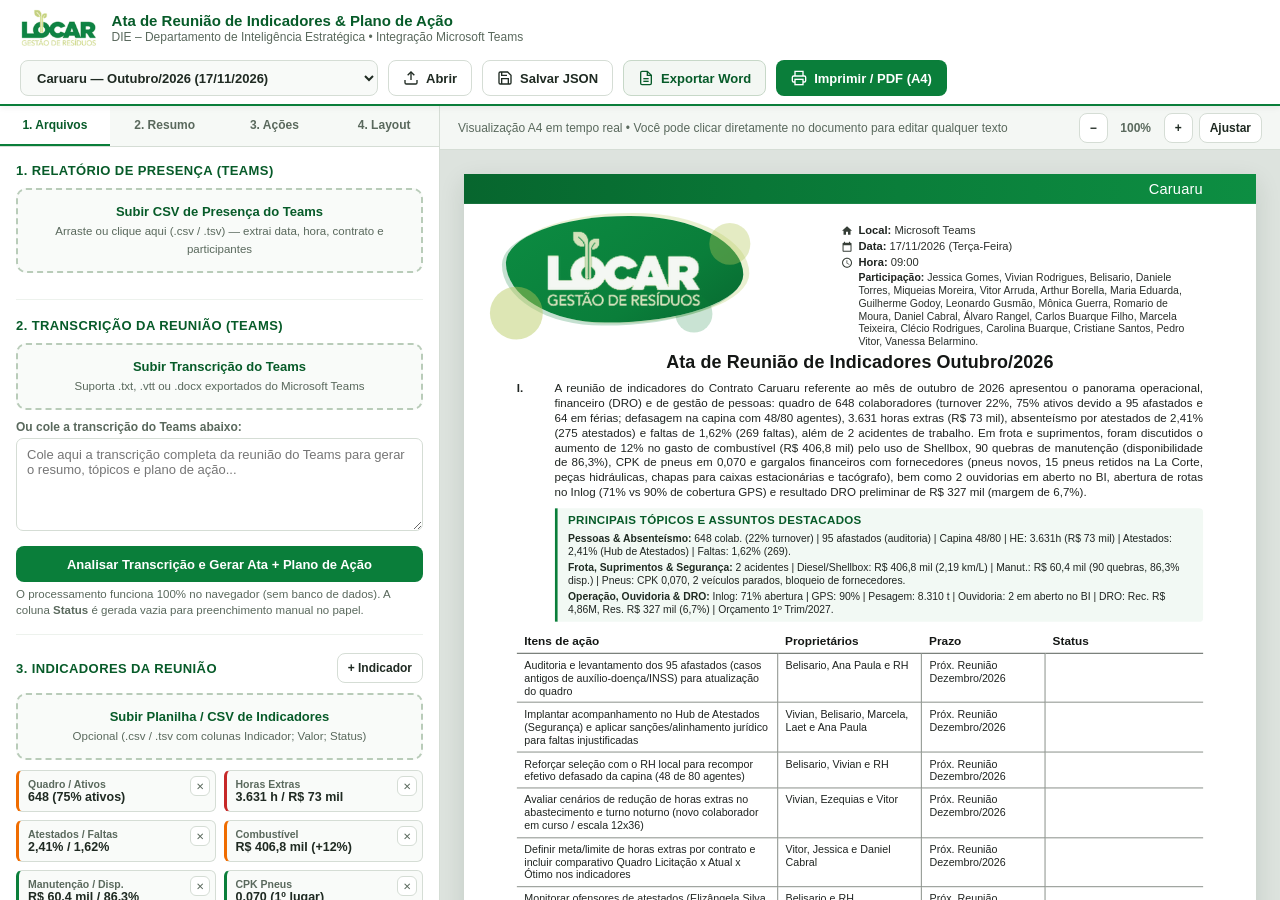
==== index.html @ 28e110ce "first commit" ====
<!DOCTYPE html>
<html lang="pt-BR">
<head>
  <meta charset="UTF-8" />
  <meta name="viewport" content="width=device-width, initial-scale=1.0" />
  <title>LOCAR — Gerador de Ata de Indicadores &amp; Plano de Ação (Microsoft Teams)</title>
  <link rel="icon" type="image/png" href="assets/logo-locar.png" />
  <link rel="stylesheet" href="css/styles.css" />
</head>
<body>
  <!-- Barra Superior Institucional -->
  <header class="topbar">
    <div class="topbar-brand">
      <img id="topbarLogo" src="assets/logo-locar.png" alt="LOCAR Gestão de Resíduos" class="topbar-logo" />
      <div class="topbar-title-group">
        <span class="topbar-title">Ata de Reunião de Indicadores &amp; Plano de Ação</span>
        <span class="topbar-subtitle">DIE – Departamento de Inteligência Estratégica • Integração Microsoft Teams</span>
      </div>
    </div>

    <div class="topbar-actions">
      <select id="selPreset" class="preset-select" title="Selecionar reunião carregada"></select>

      <button type="button" id="btnImportJson" class="btn btn-outline" title="Abrir arquivo JSON salvo">
        <svg viewBox="0 0 24 24" fill="none" stroke="currentColor" stroke-width="2"><path d="M21 15v4a2 2 0 0 1-2 2H5a2 2 0 0 1-2-2v-4"/><polyline points="17 8 12 3 7 8"/><line x1="12" y1="3" x2="12" y2="15"/></svg>
        Abrir
      </button>
      <input type="file" id="inpImportJson" accept=".json" hidden />

      <button type="button" id="btnExportJson" class="btn btn-outline" title="Salvar rascunho da ata em JSON">
        <svg viewBox="0 0 24 24" fill="none" stroke="currentColor" stroke-width="2"><path d="M19 21H5a2 2 0 0 1-2-2V5a2 2 0 0 1 2-2h11l5 5v11a2 2 0 0 1-2 2z"/><polyline points="17 21 17 13 7 13 7 21"/><polyline points="7 3 7 8 15 8"/></svg>
        Salvar JSON
      </button>

      <button type="button" id="btnExportWord" class="btn btn-secondary" title="Baixar ata editável em Word (.doc)">
        <svg viewBox="0 0 24 24" fill="none" stroke="currentColor" stroke-width="2"><path d="M14 2H6a2 2 0 0 0-2 2v16a2 2 0 0 0 2 2h12a2 2 0 0 0 2-2V8z"/><polyline points="14 2 14 8 20 8"/><line x1="16" y1="13" x2="8" y2="13"/><line x1="16" y1="17" x2="8" y2="17"/></svg>
        Exportar Word
      </button>

      <button type="button" id="btnPrintPdf" class="btn btn-primary" title="Imprimir ou Salvar em PDF (Formato A4)">
        <svg viewBox="0 0 24 24" fill="none" stroke="currentColor" stroke-width="2"><polyline points="6 9 6 2 18 2 18 9"/><path d="M6 18H4a2 2 0 0 1-2-2v-5a2 2 0 0 1 2-2h16a2 2 0 0 1 2 2v5a2 2 0 0 1-2 2h-2"/><rect x="6" y="14" width="12" height="8"/></svg>
        Imprimir / PDF (A4)
      </button>
    </div>
  </header>

  <main class="workspace">
    <!-- Painel Esquerdo: Upload, Análise e Edição -->
    <aside class="editor-panel">
      <nav class="tabs" aria-label="Etapas de geração">
        <button type="button" class="tab-btn active" data-tab="tab-files">1. Arquivos</button>
        <button type="button" class="tab-btn" data-tab="tab-header">2. Resumo</button>
        <button type="button" class="tab-btn" data-tab="tab-actions">3. Ações</button>
        <button type="button" class="tab-btn" data-tab="tab-layout">4. Layout</button>
      </nav>

      <!-- Aba 1: Arquivos do Teams & Indicadores -->
      <section id="tab-files" class="tab-content active">
        <div class="panel-section">
          <h3 class="section-title">1. Relatório de Presença (Teams)</h3>
          <div id="dropAttendance" class="dropzone">
            <strong>Subir CSV de Presença do Teams</strong>
            <span>Arraste ou clique aqui (.csv / .tsv) — extrai data, hora, contrato e participantes</span>
            <input type="file" id="fileAttendance" accept=".csv,.tsv,.txt" hidden />
          </div>
          <div id="attendanceStatus" class="file-status"></div>
        </div>

        <div class="panel-section">
          <h3 class="section-title">2. Transcrição da Reunião (Teams)</h3>
          <div id="dropTranscript" class="dropzone">
            <strong>Subir Transcrição do Teams</strong>
            <span>Suporta .txt, .vtt ou .docx exportados do Microsoft Teams</span>
            <input type="file" id="fileTranscript" accept=".txt,.vtt,.docx" hidden />
          </div>
          <div id="transcriptStatus" class="file-status"></div>

          <div class="field">
            <label for="inpTranscriptPaste">Ou cole a transcrição do Teams abaixo:</label>
            <textarea id="inpTranscriptPaste" rows="5" placeholder="Cole aqui a transcrição completa da reunião do Teams para gerar o resumo, tópicos e plano de ação..."></textarea>
          </div>

          <button type="button" id="btnAnalyzeTranscript" class="btn btn-primary" style="width:100%;">
            Analisar Transcrição e Gerar Ata + Plano de Ação
          </button>
          <p class="hint">
            O processamento funciona 100% no navegador (sem banco de dados). A coluna <b>Status</b> é gerada vazia para preenchimento manual no papel.
          </p>
        </div>

        <div class="panel-section">
          <h3 class="section-title">
            <span>3. Indicadores da Reunião</span>
            <button type="button" id="btnAddKpi" class="btn btn-outline btn-sm">+ Indicador</button>
          </h3>
          <div id="dropIndicators" class="dropzone">
            <strong>Subir Planilha / CSV de Indicadores</strong>
            <span>Opcional (.csv / .tsv com colunas Indicador; Valor; Status)</span>
            <input type="file" id="fileIndicators" accept=".csv,.tsv,.json,.txt" hidden />
          </div>
          <div id="indicatorsStatus" class="file-status"></div>
          <div id="kpiEditorList" class="kpi-editor-grid"></div>
        </div>

        <div class="panel-section">
          <h3 class="section-title">Análise com IA (Opcional)</h3>
          <div class="field" style="margin-bottom:0;">
            <label for="inpGeminiKey">Chave API Gemini (deixe em branco para usar o analisador local)</label>
            <input type="password" id="inpGeminiKey" placeholder="Opcional: AIza..." autocomplete="off" />
          </div>
        </div>
      </section>

      <!-- Aba 2: Cabeçalho, Resumo e Tópicos -->
      <section id="tab-header" class="tab-content">
        <div class="panel-section">
          <h3 class="section-title">Cabeçalho da Reunião</h3>
          <div class="field">
            <label for="inpUnitName">Contrato / Filial (Faixa superior direita)</label>
            <input type="text" id="inpUnitName" />
          </div>
          <div class="field">
            <label for="inpLocal">Local</label>
            <input type="text" id="inpLocal" />
          </div>
          <div class="field-row">
            <div class="field">
              <label for="inpDateText">Data</label>
              <input type="text" id="inpDateText" placeholder="17/11/2026 (Terça-Feira)" />
            </div>
            <div class="field">
              <label for="inpTimeText">Hora</label>
              <input type="text" id="inpTimeText" placeholder="09:00" />
            </div>
          </div>
          <div class="field">
            <label for="inpParticipants">Participação</label>
            <textarea id="inpParticipants" rows="4"></textarea>
          </div>
        </div>

        <div class="panel-section">
          <h3 class="section-title">Título e Resumo Executivo (I.)</h3>
          <div class="field">
            <label for="inpTitle">Título da Ata</label>
            <input type="text" id="inpTitle" placeholder="Ata de Reunião de Indicadores Outubro/2026" />
          </div>
          <div class="field">
            <label for="inpSummary">Resumo da Reunião (Parágrafo I.)</label>
            <textarea id="inpSummary" rows="6"></textarea>
          </div>
        </div>

        <div class="panel-section">
          <h3 class="section-title">
            <span>Principais Tópicos &amp; Assuntos</span>
            <button type="button" id="btnAddTopic" class="btn btn-outline btn-sm">+ Tópico</button>
          </h3>
          <label class="checkbox-row">
            <input type="checkbox" id="chkShowTopics" />
            Destacar bloco de principais tópicos na ata impressa
          </label>
          <div id="topicsEditorList"></div>
        </div>
      </section>

      <!-- Aba 3: Plano de Ação -->
      <section id="tab-actions" class="tab-content">
        <div class="panel-section">
          <h3 class="section-title">
            <span>Itens do Plano de Ação (<span id="actionCountBadge">0 itens</span>)</span>
          </h3>
          <div style="display:flex; gap:8px; margin-bottom:12px;">
            <button type="button" id="btnAddAction" class="btn btn-primary btn-sm" style="flex:1;">+ Adicionar Item de Ação</button>
            <button type="button" id="btnClearStatuses" class="btn btn-outline btn-sm" title="Garante coluna Status vazia para preencher no papel">Limpar Status</button>
          </div>
          <div id="actionsEditorList"></div>
        </div>
      </section>

      <!-- Aba 4: Layout & Impressão -->
      <section id="tab-layout" class="tab-content">
        <div class="panel-section">
          <h3 class="section-title">Personalização Visual Locar</h3>
          <div class="field">
            <label for="selHeaderTheme">Estilo do Timbrado</label>
            <select id="selHeaderTheme">
              <option value="die">DIE Oficial (Cores Vivas Locar — Verde Bandeira &amp; Lima)</option>
              <option value="locar">Locar Claro (Fundo Branco c/ Logo Colorida)</option>
            </select>
          </div>

          <div class="field">
            <label for="selDensity">Densidade / Ajuste na Página A4</label>
            <select id="selDensity">
              <option value="auto">Automático (ajusta p/ caber em 1 página A4)</option>
              <option value="normal">Normal (espaçamento amplo igual foto com poucos itens)</option>
              <option value="compact">Compacto (ideal para 8 a 12 itens de ação)</option>
            </select>
          </div>

          <div class="field">
            <label for="inpBlankRows">Linhas extras em branco ao final (p/ anotações no papel)</label>
            <input type="number" id="inpBlankRows" min="0" max="6" value="1" />
          </div>

          <label class="checkbox-row">
            <input type="checkbox" id="chkShowKpis" />
            Exibir grade de cartões de indicadores resumidos na folha
          </label>

          <div class="field" style="margin-top:12px;">
            <label for="inpFooter">Texto do Rodapé</label>
            <input type="text" id="inpFooter" />
          </div>
        </div>
      </section>
    </aside>

    <!-- Painel Direito: Visualização em Tempo Real da Folha A4 -->
    <section class="preview-panel">
      <div class="preview-toolbar">
        <span>Visualização A4 em tempo real • Você pode clicar diretamente no documento para editar qualquer texto</span>
        <div class="zoom-controls">
          <button type="button" id="btnZoomOut" class="btn btn-outline btn-sm">−</button>
          <span id="zoomLabel" style="min-width:44px; text-align:center; font-weight:600;">88%</span>
          <button type="button" id="btnZoomIn" class="btn btn-outline btn-sm">+</button>
          <button type="button" id="btnZoomFit" class="btn btn-outline btn-sm">Ajustar</button>
        </div>
      </div>

      <div id="previewScroll" class="preview-scroll">
        <div id="sheetWrapper" class="sheet-wrapper">
          <article id="a4Sheet" class="a4-sheet">
            <!-- Faixa superior com nome da unidade à direita (encostada no topo) -->
            <div class="sheet-banner">
              <span id="sheetUnitName" class="sheet-unit-name" contenteditable="true">Caruaru</span>
            </div>

            <!-- Cabeçalho: Mancha orgânica com logo à esquerda + Metadados à direita -->
            <header class="sheet-header">
              <div class="logo-organic-container">
                <div class="organic-blob">
                  <span class="blob-circle-extra"></span>
                  <img id="sheetLogoImg" src="assets/logo-locar-white.png" alt="LOCAR Gestão de Resíduos" class="sheet-logo-img" />
                </div>
              </div>

              <div class="sheet-meta">
                <div class="meta-row">
                  <svg class="meta-icon" viewBox="0 0 24 24" fill="currentColor"><path d="M10 20v-6h4v6h5v-8h3L12 3 2 12h3v8z"/></svg>
                  <div><span class="meta-label">Local:</span> <span id="sheetLocal" contenteditable="true">Microsoft Teams</span></div>
                </div>
                <div class="meta-row">
                  <svg class="meta-icon" viewBox="0 0 24 24" fill="currentColor"><path d="M19 4h-1V2h-2v2H8V2H6v2H5c-1.1 0-2 .9-2 2v14c0 1.1.9 2 2 2h14c1.1 0 2-.9 2-2V6c0-1.1-.9-2-2-2zm0 16H5V9h14v11z"/></svg>
                  <div><span class="meta-label">Data:</span> <span id="sheetDate" contenteditable="true">17/11/2026 (Terça-Feira)</span></div>
                </div>
                <div class="meta-row">
                  <svg class="meta-icon" viewBox="0 0 24 24" fill="currentColor"><path d="M11.99 2C6.47 2 2 6.48 2 12s4.47 10 9.99 10C17.52 22 22 17.52 22 12S17.52 2 11.99 2zM12 20c-4.42 0-8-3.58-8-8s3.58-8 8-8 8 3.58 8 8-3.58 8-8 8zm.5-13H11v6l5.25 3.15.75-1.23-4.5-2.67z"/></svg>
                  <div><span class="meta-label">Hora:</span> <span id="sheetTime" contenteditable="true">09:00</span></div>
                </div>
                <div class="meta-participants">
                  <span class="meta-label">Participação:</span> <span id="sheetParticipants" contenteditable="true"></span>
                </div>
              </div>
            </header>

            <!-- Corpo Principal da Ata -->
            <div class="sheet-body">
              <h1 id="sheetTitle" class="sheet-title" contenteditable="true">Ata de Reunião de Indicadores Outubro/2026</h1>

              <div class="summary-block">
                <span class="summary-roman">I.</span>
                <div id="sheetSummary" class="summary-text" contenteditable="true"></div>
              </div>

              <!-- Destaque dos Principais Tópicos e Assuntos -->
              <div id="sheetTopicsBox" class="topics-box">
                <div class="topics-box-title">Principais Tópicos e Assuntos Destacados</div>
                <div id="sheetTopicsList"></div>
              </div>

              <!-- Cartões de Indicadores (opcional) -->
              <div id="sheetKpis" class="sheet-kpis" style="display:none;"></div>

              <!-- Tabela de Plano de Ação (4 colunas, Status vazio p/ papel) -->
              <table class="action-table">
                <colgroup>
                  <col class="col-action" />
                  <col class="col-owner" />
                  <col class="col-deadline" />
                  <col class="col-status" />
                </colgroup>
                <thead>
                  <tr>
                    <th>Itens de ação</th>
                    <th>Proprietários</th>
                    <th>Prazo</th>
                    <th>Status</th>
                  </tr>
                </thead>
                <tbody id="sheetActionBody"></tbody>
              </table>
            </div>

            <!-- Rodapé Institucional DIE -->
            <footer class="sheet-footer">
              <span id="sheetFooter" class="footer-label" contenteditable="true">DIE – Departamento de Inteligência Estratégica</span>
              <div class="footer-circles" aria-hidden="true">
                <span class="fc-1"></span>
                <span class="fc-2"></span>
                <span class="fc-3"></span>
              </div>
            </footer>
          </article>
        </div>
      </div>
    </section>
  </main>

  <div id="toast" class="toast" role="status" aria-live="polite"></div>

  <script src="js/logo-data.js"></script>
  <script src="js/default-data.js"></script>
  <script src="js/parser-analyzer.js"></script>
  <script src="js/app.js"></script>
</body>
</html>
---- css/styles.css ----
/* ==========================================================================
   LOCAR Gestão de Resíduos — Sistema Gerador de Atas e Plano de Ação
   Estilos da Aplicação + Folha A4 (Padrão DIE / Impressão)
   ========================================================================== */

:root {
  --locar-green: #0a7e3a;
  --locar-green-dark: #075b29;
  --locar-olive: #b4c85a;
  --die-moss: #0a7e3a;
  --die-moss-dark: #086830;
  --die-sage: #b4c85a;
  --ui-bg: #eef2ee;
  --ui-surface: #ffffff;
  --ui-border: #d5ddd5;
  --ui-text: #1f2a22;
  --ui-muted: #5a695d;
  --danger: #c62828;
  --warn: #ef6c00;
  --ok: #2e7d32;
  --radius: 10px;
  --shadow-sm: 0 2px 6px rgba(16, 40, 22, 0.06);
  --shadow-md: 0 8px 24px rgba(16, 40, 22, 0.12);
}

* {
  box-sizing: border-box;
}

html,
body {
  margin: 0;
  padding: 0;
  height: 100%;
  font-family: "Segoe UI", Calibri, -apple-system, BlinkMacSystemFont, Roboto, Arial, sans-serif;
  color: var(--ui-text);
  background: var(--ui-bg);
}

body {
  display: flex;
  flex-direction: column;
}

/* -------------------- Top Navigation -------------------- */
.topbar {
  min-height: 64px;
  height: auto;
  background: #ffffff;
  border-bottom: 2px solid var(--locar-green);
  padding: 8px 20px;
  display: flex;
  align-items: center;
  justify-content: space-between;
  flex-wrap: wrap;
  gap: 12px 16px;
  box-shadow: var(--shadow-sm);
  position: sticky;
  top: 0;
  z-index: 30;
  flex-shrink: 0;
}

.topbar-brand {
  display: flex;
  align-items: center;
  gap: 14px;
  min-width: 0;
}

.topbar-logo {
  height: 40px;
  width: auto;
  object-fit: contain;
}

.topbar-title-group {
  display: flex;
  flex-direction: column;
}

.topbar-title {
  font-size: 15px;
  font-weight: 700;
  color: var(--locar-green-dark);
  line-height: 1.2;
}

.topbar-subtitle {
  font-size: 12px;
  color: var(--ui-muted);
}

.topbar-actions {
  display: flex;
  align-items: center;
  gap: 10px;
  flex-wrap: wrap;
}

.preset-select {
  height: 36px;
  padding: 0 12px;
  border: 1px solid var(--ui-border);
  border-radius: 8px;
  background: #f8faf8;
  color: var(--ui-text);
  font-size: 13px;
  font-weight: 600;
  cursor: pointer;
}

.btn {
  display: inline-flex;
  align-items: center;
  justify-content: center;
  gap: 7px;
  height: 36px;
  padding: 0 14px;
  border-radius: 8px;
  border: 1px solid transparent;
  font-size: 13px;
  font-weight: 600;
  cursor: pointer;
  transition: all 0.16s ease;
  white-space: nowrap;
}

.btn svg {
  width: 16px;
  height: 16px;
  flex-shrink: 0;
}

.btn-primary {
  background: var(--locar-green);
  color: #ffffff;
}

.btn-primary:hover {
  background: var(--locar-green-dark);
}

.btn-secondary {
  background: #f3f7f3;
  color: var(--locar-green-dark);
  border-color: #c7d8c8;
}

.btn-secondary:hover {
  background: #e6efe7;
}

.btn-outline {
  background: #ffffff;
  color: var(--ui-text);
  border-color: var(--ui-border);
}

.btn-outline:hover {
  background: #f5f7f5;
}

.btn-danger-ghost {
  background: transparent;
  color: var(--danger);
  border-color: transparent;
  height: 28px;
  padding: 0 8px;
  font-size: 12px;
}

.btn-danger-ghost:hover {
  background: #fdecec;
}

.btn-sm {
  height: 30px;
  padding: 0 10px;
  font-size: 12px;
}

/* -------------------- Main Workspace Layout -------------------- */
.workspace {
  display: grid;
  grid-template-columns: 440px 1fr;
  flex: 1;
  min-height: 0;
  overflow: hidden;
}

.editor-panel {
  background: var(--ui-surface);
  border-right: 1px solid var(--ui-border);
  display: flex;
  flex-direction: column;
  height: 100%;
  overflow: hidden;
}

.tabs {
  display: grid;
  grid-template-columns: repeat(4, 1fr);
  border-bottom: 1px solid var(--ui-border);
  background: #f6f9f6;
}

.tab-btn {
  padding: 12px 6px;
  border: none;
  background: transparent;
  font-size: 12px;
  font-weight: 600;
  color: var(--ui-muted);
  cursor: pointer;
  border-bottom: 2px solid transparent;
  transition: all 0.15s ease;
}

.tab-btn:hover {
  color: var(--locar-green-dark);
  background: rgba(10, 126, 58, 0.04);
}

.tab-btn.active {
  color: var(--locar-green-dark);
  background: #ffffff;
  border-bottom-color: var(--locar-green);
}

.tab-content {
  flex: 1;
  overflow-y: auto;
  padding: 16px;
  display: none;
}

.tab-content.active {
  display: block;
}

.panel-section {
  margin-bottom: 18px;
  padding-bottom: 16px;
  border-bottom: 1px solid #edf2ed;
}

.panel-section:last-child {
  border-bottom: none;
}

.section-title {
  margin: 0 0 10px;
  font-size: 13px;
  font-weight: 700;
  text-transform: uppercase;
  letter-spacing: 0.4px;
  color: var(--locar-green-dark);
  display: flex;
  align-items: center;
  justify-content: space-between;
}

.field {
  margin-bottom: 11px;
}

.field label {
  display: block;
  font-size: 12px;
  font-weight: 600;
  color: var(--ui-muted);
  margin-bottom: 4px;
}

.field input[type="text"],
.field input[type="number"],
.field input[type="password"],
.field select,
.field textarea {
  width: 100%;
  padding: 8px 10px;
  border: 1px solid var(--ui-border);
  border-radius: 7px;
  font-family: inherit;
  font-size: 13px;
  color: var(--ui-text);
  background: #ffffff;
  transition: border-color 0.15s ease;
}

.field input:focus,
.field select:focus,
.field textarea:focus {
  outline: none;
  border-color: var(--locar-green);
  box-shadow: 0 0 0 3px rgba(10, 126, 58, 0.1);
}

.field-row {
  display: grid;
  grid-template-columns: 1fr 1fr;
  gap: 10px;
}

/* -------------------- Dropzones -------------------- */
.dropzone {
  border: 2px dashed #b9ccb9;
  border-radius: 10px;
  padding: 14px 12px;
  text-align: center;
  background: #f9fbf9;
  cursor: pointer;
  transition: all 0.15s ease;
  margin-bottom: 10px;
}

.dropzone:hover,
.dropzone.dragover {
  border-color: var(--locar-green);
  background: #edf7f0;
}

.dropzone strong {
  display: block;
  font-size: 13px;
  color: var(--locar-green-dark);
  margin-bottom: 2px;
}

.dropzone span {
  font-size: 11.5px;
  color: var(--ui-muted);
}

.file-status {
  font-size: 11.5px;
  color: var(--locar-green-dark);
  background: #e9f5ec;
  padding: 6px 10px;
  border-radius: 6px;
  margin-bottom: 10px;
  display: none;
}

.file-status.visible {
  display: block;
}

/* -------------------- Action Cards in Editor -------------------- */
.action-editor-card {
  background: #f9fbf9;
  border: 1px solid var(--ui-border);
  border-radius: 8px;
  padding: 10px;
  margin-bottom: 10px;
}

.action-card-header {
  display: flex;
  align-items: center;
  justify-content: space-between;
  margin-bottom: 8px;
}

.action-badge {
  font-size: 11px;
  font-weight: 700;
  color: var(--locar-green-dark);
  background: #e2f1e6;
  padding: 2px 8px;
  border-radius: 99px;
}

.action-card-controls {
  display: flex;
  gap: 4px;
}

.icon-btn {
  width: 26px;
  height: 26px;
  border-radius: 6px;
  border: 1px solid var(--ui-border);
  background: #ffffff;
  color: var(--ui-muted);
  cursor: pointer;
  display: inline-flex;
  align-items: center;
  justify-content: center;
  font-size: 12px;
}

.icon-btn:hover {
  background: #eef4ee;
  color: var(--ui-text);
}

.icon-btn.del:hover {
  background: #fdecec;
  color: var(--danger);
  border-color: #f5bcbc;
}

/* -------------------- Indicator Chips in Editor -------------------- */
.kpi-editor-grid {
  display: grid;
  grid-template-columns: 1fr 1fr;
  gap: 8px;
  margin-bottom: 10px;
}

.kpi-chip {
  background: #f9fbf9;
  border: 1px solid var(--ui-border);
  border-left: 3px solid var(--locar-green);
  border-radius: 6px;
  padding: 7px 9px;
  position: relative;
}

.kpi-chip.warn {
  border-left-color: var(--warn);
}

.kpi-chip.danger {
  border-left-color: var(--danger);
}

.kpi-chip-label {
  font-size: 10.5px;
  color: var(--ui-muted);
  font-weight: 600;
}

.kpi-chip-value {
  font-size: 12.5px;
  font-weight: 700;
  color: var(--ui-text);
}

/* -------------------- Preview Area -------------------- */
.preview-panel {
  display: flex;
  flex-direction: column;
  height: 100%;
  overflow: hidden;
  background: #dde3de;
}

.preview-toolbar {
  height: 44px;
  background: #f4f7f4;
  border-bottom: 1px solid var(--ui-border);
  padding: 0 18px;
  display: flex;
  align-items: center;
  justify-content: space-between;
  font-size: 12px;
  color: var(--ui-muted);
}

.zoom-controls {
  display: flex;
  align-items: center;
  gap: 6px;
}

.preview-scroll {
  flex: 1;
  overflow: auto;
  padding: 24px;
  display: flex;
  justify-content: center;
  align-items: flex-start;
}

.sheet-wrapper {
  transform-origin: top center;
  transition: transform 0.15s ease;
}

/* ==========================================================================
   FOLHA A4 — RELATÓRIO / ATA OFICIAL LOCAR (PADRÃO DIE)
   ========================================================================== */
.a4-sheet {
  width: 210mm;
  min-height: 297mm;
  background: #ffffff;
  position: relative;
  overflow: hidden;
  box-shadow: var(--shadow-md);
  display: flex;
  flex-direction: column;
  color: #1f2421;
  font-family: Calibri, "Segoe UI", Arial, sans-serif;
  -webkit-print-color-adjust: exact;
  print-color-adjust: exact;
}

/* Faixa superior encostada no topo absoluto da folha com o verde vivo da logo Locar */
.sheet-banner {
  height: 9mm;
  background: linear-gradient(90deg, #07662e 0%, #0a7e3a 55%, #0d8e42 100%);
  display: flex;
  align-items: center;
  justify-content: flex-end;
  padding: 0 14mm;
  position: relative;
  z-index: 2;
  flex-shrink: 0;
  margin: 0;
}

.sheet-unit-name {
  color: #ffffff;
  font-size: 11pt;
  font-weight: 500;
  line-height: 1.1;
  letter-spacing: 0.2px;
}

/* Cabeçalho principal: Mancha orgânica com logo à esquerda + Metadados à direita */
.sheet-header {
  display: flex;
  align-items: flex-start;
  justify-content: space-between;
  padding: 3.5mm 14mm 0 11mm;
  position: relative;
  min-height: 38mm;
  flex-shrink: 0;
}

.logo-organic-container {
  position: relative;
  width: 72mm;
  height: 35mm;
  margin-top: 1mm;
  flex-shrink: 0;
}

/* Mancha orgânica no verde vivo oficial da logo Locar (estilo DIE com cores vivas) */
.organic-blob {
  position: relative;
  width: 68mm;
  height: 34mm;
  background: linear-gradient(145deg, #0c8c42 0%, #0a7e3a 65%, #086830 100%);
  border-radius: 52% 48% 58% 42% / 44% 55% 45% 56%;
  display: flex;
  align-items: center;
  justify-content: center;
  padding: 4mm 6mm;
  box-shadow:
    -3px 2px 0 1px rgba(10, 126, 58, 0.24),
    4px -1px 0 2px rgba(180, 200, 90, 0.28);
}

.organic-blob::before {
  content: "";
  position: absolute;
  left: -4mm;
  bottom: -4.5mm;
  width: 14mm;
  height: 14mm;
  border-radius: 50%;
  background: rgba(180, 200, 90, 0.45);
  z-index: 1;
}

.organic-blob::after {
  content: "";
  position: absolute;
  right: -2mm;
  top: 2mm;
  width: 11mm;
  height: 11mm;
  border-radius: 50%;
  background: rgba(180, 200, 90, 0.36);
  z-index: 1;
}

.blob-circle-extra {
  position: absolute;
  right: 8mm;
  bottom: -2.5mm;
  width: 10mm;
  height: 10mm;
  border-radius: 50%;
  background: rgba(10, 126, 58, 0.22);
  z-index: 1;
}

.sheet-logo-img {
  position: relative;
  z-index: 2;
  max-width: 50mm;
  max-height: 25mm;
  width: auto;
  height: auto;
  object-fit: contain;
}

/* Tema alternativo: Locar Clássico (Logo Colorida sobre fundo claro) */
.a4-sheet.theme-locar .sheet-banner {
  background: var(--locar-green);
}

.a4-sheet.theme-locar .organic-blob {
  background: #f2f7f3;
  border: 1.5px solid #cde2d2;
  border-radius: 14px;
  box-shadow: none;
  margin-top: 3mm;
  height: 30mm;
}

.a4-sheet.theme-locar .organic-blob::before,
.a4-sheet.theme-locar .organic-blob::after,
.a4-sheet.theme-locar .blob-circle-extra {
  display: none;
}

.a4-sheet.theme-locar .footer-circles {
  opacity: 0.55;
}

/* Bloco de Metadados à direita */
.sheet-meta {
  width: 96mm;
  padding-top: 4.5mm;
  font-size: 9.2pt;
  line-height: 1.42;
  color: #2b302c;
}

.meta-row {
  display: flex;
  align-items: flex-start;
  gap: 5.5px;
  margin-bottom: 1.5px;
}

.meta-icon {
  width: 12px;
  height: 12px;
  margin-top: 2px;
  color: #363e37;
  flex-shrink: 0;
}

.meta-label {
  font-weight: 700;
  color: #1f2421;
}

.meta-participants {
  margin-top: 2px;
  padding-left: 17.5px;
  font-size: 8.7pt;
  line-height: 1.35;
}

/* Corpo do Documento */
.sheet-body {
  padding: 2mm 16mm 18mm 16mm;
  flex: 1;
  position: relative;
  z-index: 2;
}

.sheet-title {
  text-align: center;
  font-size: 15.5pt;
  font-weight: 700;
  color: #141715;
  margin: 2mm 0 4.5mm;
  letter-spacing: 0.1px;
}

/* Resumo Seção I */
.summary-block {
  display: flex;
  align-items: flex-start;
  gap: 5mm;
  margin-bottom: 4.5mm;
  font-size: 10.2pt;
  line-height: 1.44;
  text-align: justify;
}

.summary-roman {
  font-weight: 600;
  min-width: 5mm;
  flex-shrink: 0;
}

.summary-text {
  flex: 1;
}

/* Principais Tópicos & Indicadores na Folha */
.topics-box {
  margin: 0 0 4.5mm 10mm;
  padding: 2.5mm 3.5mm;
  background: #f2f9f4;
  border-left: 3.5px solid var(--locar-green);
  border-radius: 0 4px 4px 0;
  font-size: 8.6pt;
  line-height: 1.35;
}

.a4-sheet.theme-locar .topics-box {
  border-left-color: var(--locar-green);
}

.topics-box-title {
  font-weight: 700;
  font-size: 8.7pt;
  text-transform: uppercase;
  letter-spacing: 0.3px;
  color: var(--locar-green-dark);
  margin-bottom: 1.5mm;
}

.a4-sheet.theme-locar .topics-box-title {
  color: var(--locar-green-dark);
}

.topic-line {
  margin-bottom: 1mm;
}

.topic-line:last-child {
  margin-bottom: 0;
}

.topic-area {
  font-weight: 700;
  color: #1f2a22;
}

/* Faixa opcional de KPIs rápidos na folha */
.sheet-kpis {
  display: grid;
  grid-template-columns: repeat(4, 1fr);
  gap: 2mm;
  margin: 0 0 4.5mm 10mm;
}

.sheet-kpi-item {
  border: 1px solid #d7dfd7;
  border-radius: 3px;
  padding: 1.5mm 2.2mm;
  background: #fbfdfb;
}

.sheet-kpi-label {
  font-size: 7.3pt;
  color: #556157;
  font-weight: 600;
  text-transform: uppercase;
}

.sheet-kpi-val {
  font-size: 8.5pt;
  font-weight: 700;
  color: #1c241d;
}

/* Tabela do Plano de Ação — 4 Colunas idênticas à foto */
.action-table {
  width: 100%;
  border-collapse: collapse;
  margin-top: 1.5mm;
  table-layout: fixed;
}

.action-table col.col-action {
  width: 38%;
}
.action-table col.col-owner {
  width: 21%;
}
.action-table col.col-deadline {
  width: 18%;
}
.action-table col.col-status {
  width: 23%;
}

.action-table thead th {
  text-align: left;
  font-size: 10pt;
  font-weight: 700;
  color: #141715;
  padding: 2mm 2.5mm 2.2mm;
  border-bottom: 1.2px solid #59605a;
}

.action-table tbody td {
  vertical-align: top;
  font-size: 9.2pt;
  line-height: 1.33;
  color: #1f2421;
  padding: 2.8mm 2.5mm;
  border-bottom: 0.8px solid #8a908a;
  border-right: 0.8px solid #8a908a;
  word-wrap: break-word;
  white-space: pre-line;
}

.action-table tbody td:last-child {
  border-right: none;
}

.action-table tbody tr.blank-paper-row td {
  height: 10.5mm;
  border-bottom: 0.8px dashed #9da39d;
}

.action-table tbody tr {
  page-break-inside: avoid;
  break-inside: avoid;
}

/* Densidade Compacta para caber 10+ ações em 1 folha A4 perfeitamente */
.a4-sheet.density-compact .sheet-banner {
  height: 8mm;
}

.a4-sheet.density-compact .sheet-header {
  min-height: 31mm;
  padding-top: 2.5mm;
}

.a4-sheet.density-compact .logo-organic-container {
  margin-top: 0.5mm;
}

.a4-sheet.density-compact .organic-blob {
  height: 28.5mm;
  width: 63mm;
}

.a4-sheet.density-compact .sheet-logo-img {
  max-width: 46mm;
  max-height: 22mm;
}

.a4-sheet.density-compact .sheet-meta {
  padding-top: 2.5mm;
  font-size: 8.4pt;
  line-height: 1.28;
}

.a4-sheet.density-compact .meta-participants {
  font-size: 7.9pt;
  line-height: 1.22;
}

.a4-sheet.density-compact .sheet-body {
  padding: 0.5mm 14mm 12mm 14mm;
}

.a4-sheet.density-compact .sheet-title {
  font-size: 13.5pt;
  margin: 0.5mm 0 2.5mm;
}

.a4-sheet.density-compact .summary-block {
  font-size: 8.7pt;
  line-height: 1.28;
  margin-bottom: 2mm;
}

.a4-sheet.density-compact .topics-box {
  margin-bottom: 2mm;
  padding: 1.5mm 2.8mm;
  font-size: 7.8pt;
  line-height: 1.22;
}

.a4-sheet.density-compact .sheet-kpis {
  margin-bottom: 2mm;
}

.a4-sheet.density-compact .action-table thead th {
  font-size: 8.9pt;
  padding: 1.2mm 2mm;
}

.a4-sheet.density-compact .action-table tbody td {
  font-size: 8.05pt;
  line-height: 1.2;
  padding: 1.3mm 2mm;
}

.a4-sheet.density-compact .action-table tbody tr.blank-paper-row td {
  height: 6.2mm;
}

.a4-sheet.density-compact .sheet-footer {
  height: 11.5mm;
}

.a4-sheet.density-compact .footer-label {
  font-size: 8.8pt;
}

/* Rodapé e grafismo do canto inferior direito */
.sheet-footer {
  position: absolute;
  bottom: 0;
  left: 0;
  right: 0;
  height: 14mm;
  display: flex;
  align-items: center;
  justify-content: center;
  pointer-events: none;
  z-index: 1;
}

.footer-label {
  font-size: 9.5pt;
  color: #4b524c;
  letter-spacing: 0.2px;
  pointer-events: auto;
}

.footer-circles {
  position: absolute;
  right: -4mm;
  bottom: -5mm;
  width: 44mm;
  height: 36mm;
  pointer-events: none;
}

.fc-1 {
  position: absolute;
  right: 4mm;
  bottom: 0;
  width: 28mm;
  height: 28mm;
  border-radius: 50%;
  background: rgba(10, 126, 58, 0.44);
}

.fc-2 {
  position: absolute;
  right: -2mm;
  bottom: 12mm;
  width: 19mm;
  height: 19mm;
  border-radius: 50%;
  background: rgba(180, 200, 90, 0.52);
}

.fc-3 {
  position: absolute;
  right: 22mm;
  bottom: -4mm;
  width: 18mm;
  height: 18mm;
  border-radius: 50%;
  background: rgba(10, 126, 58, 0.24);
}

[contenteditable="true"]:hover {
  outline: 1px dashed rgba(10, 126, 58, 0.35);
  outline-offset: 2px;
}

[contenteditable="true"]:focus {
  outline: 1.5px solid var(--locar-green);
  outline-offset: 2px;
  background: rgba(235, 247, 238, 0.45);
}

/* Toast Notification */
.toast {
  position: fixed;
  bottom: 20px;
  right: 20px;
  background: #1b3b24;
  color: #ffffff;
  padding: 10px 16px;
  border-radius: 8px;
  font-size: 13px;
  font-weight: 500;
  box-shadow: var(--shadow-md);
  opacity: 0;
  transform: translateY(10px);
  transition: all 0.2s ease;
  z-index: 99;
  pointer-events: none;
}

.toast.show {
  opacity: 1;
  transform: translateY(0);
}

.hint {
  font-size: 11.5px;
  color: var(--ui-muted);
  line-height: 1.4;
  margin: 4px 0 0;
}

.checkbox-row {
  display: flex;
  align-items: center;
  gap: 8px;
  font-size: 13px;
  font-weight: 500;
  margin-bottom: 8px;
  cursor: pointer;
}

/* -------------------- Responsive -------------------- */
@media (max-width: 1120px) {
  .workspace {
    grid-template-columns: 1fr;
    height: auto;
    overflow: visible;
  }
  .editor-panel {
    height: auto;
    border-right: none;
    border-bottom: 1px solid var(--ui-border);
  }
  .preview-panel {
    height: auto;
  }
}

/* -------------------- Print / PDF Exact A4 Rules -------------------- */
@page {
  size: A4 portrait;
  margin: 0;
}

@media print {
  html,
  body {
    width: 210mm;
    height: 297mm;
    margin: 0;
    padding: 0;
    background: #ffffff;
  }

  .topbar,
  .editor-panel,
  .preview-toolbar,
  .toast {
    display: none !important;
  }

  .workspace {
    display: block;
    height: auto;
    overflow: visible;
  }

  .preview-panel {
    display: block;
    background: #ffffff;
    overflow: visible;
    height: auto;
  }

  .preview-scroll {
    padding: 0;
    overflow: visible;
    display: block;
  }

  .sheet-wrapper {
    transform: none !important;
  }

  .a4-sheet {
    box-shadow: none;
    margin: 0;
    width: 210mm;
    min-height: 297mm;
  }

  [contenteditable="true"]:hover,
  [contenteditable="true"]:focus {
    outline: none !important;
    background: transparent !important;
  }
}
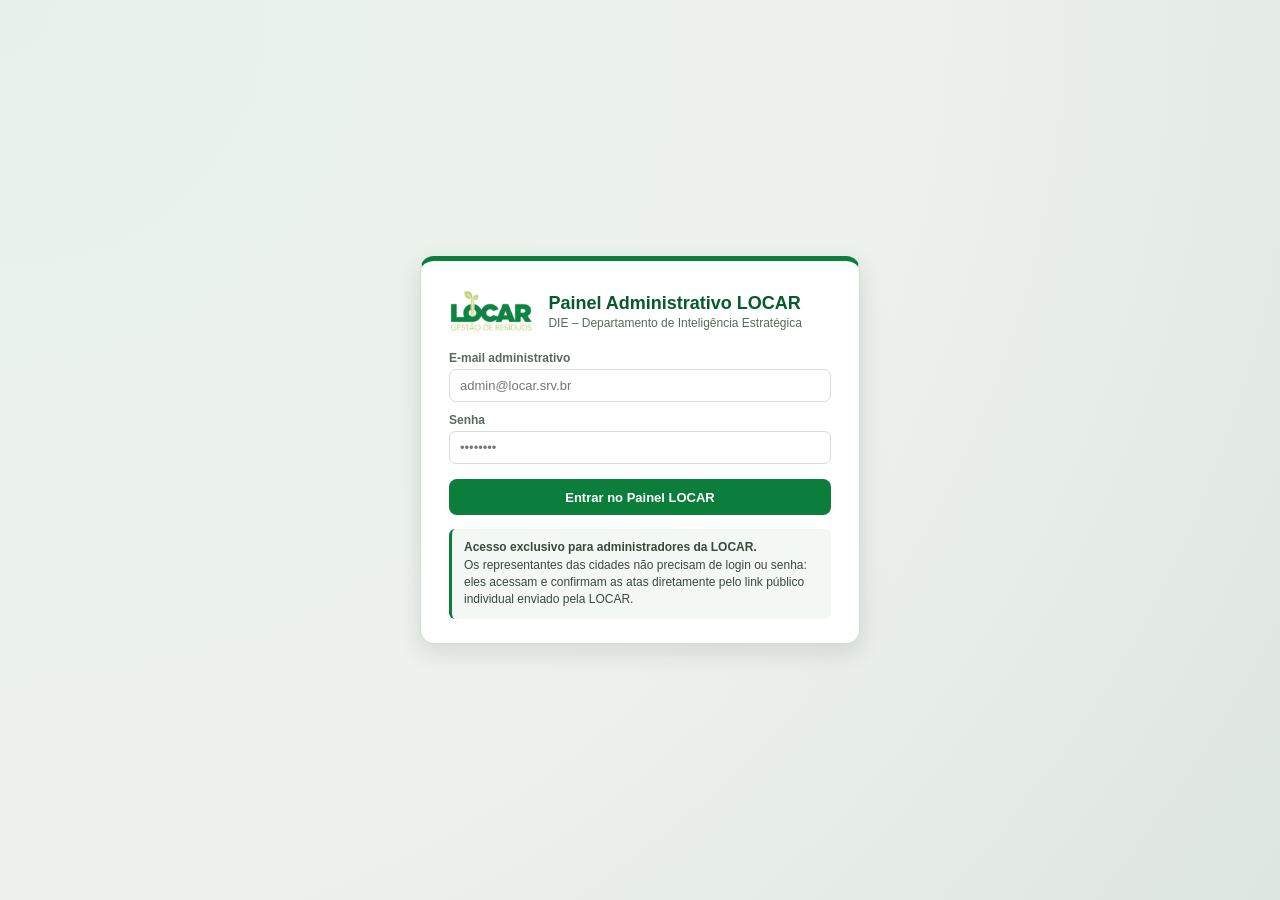
==== commit 7fcb6224: "Plataforma Grupo LOCAR: 12 cidades/projetos, PDF congelado e consentimento publico" ====
--- a/index.html
+++ b/index.html
@@ -3,326 +3,714 @@
 <head>
   <meta charset="UTF-8" />
   <meta name="viewport" content="width=device-width, initial-scale=1.0" />
-  <title>LOCAR — Gerador de Ata de Indicadores &amp; Plano de Ação (Microsoft Teams)</title>
+  <title>Grupo LOCAR — Gestão de Atas das 12 Cidades/Projetos &amp; Consentimento</title>
   <link rel="icon" type="image/png" href="assets/logo-locar.png" />
   <link rel="stylesheet" href="css/styles.css" />
 </head>
 <body>
-  <!-- Barra Superior Institucional -->
-  <header class="topbar">
-    <div class="topbar-brand">
-      <img id="topbarLogo" src="assets/logo-locar.png" alt="LOCAR Gestão de Resíduos" class="topbar-logo" />
-      <div class="topbar-title-group">
-        <span class="topbar-title">Ata de Reunião de Indicadores &amp; Plano de Ação</span>
-        <span class="topbar-subtitle">DIE – Departamento de Inteligência Estratégica • Integração Microsoft Teams</span>
+  <!-- Tela de Autenticação Administrativa LOCAR -->
+  <section id="loginScreen" class="login-screen">
+    <div class="login-card">
+      <div class="login-brand">
+        <img id="loginLogoImg" src="assets/logo-locar.png" alt="LOCAR Gestão de Resíduos" />
+        <div>
+          <h1>Painel Administrativo LOCAR</h1>
+          <p>DIE – Departamento de Inteligência Estratégica</p>
+        </div>
+      </div>
+
+      <div id="loginError" class="login-error hidden" role="alert"></div>
+
+      <form id="loginForm">
+        <div class="field">
+          <label for="loginEmail">E-mail administrativo</label>
+          <input type="text" id="loginEmail" autocomplete="username" placeholder="admin@locar.srv.br" required />
+        </div>
+        <div class="field">
+          <label for="loginPassword">Senha</label>
+          <input type="password" id="loginPassword" autocomplete="current-password" placeholder="••••••••" required />
+        </div>
+        <button type="submit" id="btnLoginSubmit" class="btn btn-primary" style="width:100%; margin-top:4px;">
+          Entrar no Painel LOCAR
+        </button>
+      </form>
+
+      <div class="login-note">
+        <strong>Acesso exclusivo para administradores da LOCAR.</strong><br />
+        Os representantes das cidades não precisam de login ou senha: eles acessam e confirmam as atas diretamente pelo link público individual enviado pela LOCAR.
       </div>
     </div>
-
-    <div class="topbar-actions">
-      <select id="selPreset" class="preset-select" title="Selecionar reunião carregada"></select>
-
-      <button type="button" id="btnImportJson" class="btn btn-outline" title="Abrir arquivo JSON salvo">
-        <svg viewBox="0 0 24 24" fill="none" stroke="currentColor" stroke-width="2"><path d="M21 15v4a2 2 0 0 1-2 2H5a2 2 0 0 1-2-2v-4"/><polyline points="17 8 12 3 7 8"/><line x1="12" y1="3" x2="12" y2="15"/></svg>
-        Abrir
-      </button>
-      <input type="file" id="inpImportJson" accept=".json" hidden />
-
-      <button type="button" id="btnExportJson" class="btn btn-outline" title="Salvar rascunho da ata em JSON">
-        <svg viewBox="0 0 24 24" fill="none" stroke="currentColor" stroke-width="2"><path d="M19 21H5a2 2 0 0 1-2-2V5a2 2 0 0 1 2-2h11l5 5v11a2 2 0 0 1-2 2z"/><polyline points="17 21 17 13 7 13 7 21"/><polyline points="7 3 7 8 15 8"/></svg>
-        Salvar JSON
-      </button>
-
-      <button type="button" id="btnExportWord" class="btn btn-secondary" title="Baixar ata editável em Word (.doc)">
-        <svg viewBox="0 0 24 24" fill="none" stroke="currentColor" stroke-width="2"><path d="M14 2H6a2 2 0 0 0-2 2v16a2 2 0 0 0 2 2h12a2 2 0 0 0 2-2V8z"/><polyline points="14 2 14 8 20 8"/><line x1="16" y1="13" x2="8" y2="13"/><line x1="16" y1="17" x2="8" y2="17"/></svg>
-        Exportar Word
-      </button>
-
-      <button type="button" id="btnPrintPdf" class="btn btn-primary" title="Imprimir ou Salvar em PDF (Formato A4)">
-        <svg viewBox="0 0 24 24" fill="none" stroke="currentColor" stroke-width="2"><polyline points="6 9 6 2 18 2 18 9"/><path d="M6 18H4a2 2 0 0 1-2-2v-5a2 2 0 0 1 2-2h16a2 2 0 0 1 2 2v5a2 2 0 0 1-2 2h-2"/><rect x="6" y="14" width="12" height="8"/></svg>
-        Imprimir / PDF (A4)
-      </button>
-    </div>
-  </header>
-
-  <main class="workspace">
-    <!-- Painel Esquerdo: Upload, Análise e Edição -->
-    <aside class="editor-panel">
-      <nav class="tabs" aria-label="Etapas de geração">
-        <button type="button" class="tab-btn active" data-tab="tab-files">1. Arquivos</button>
-        <button type="button" class="tab-btn" data-tab="tab-header">2. Resumo</button>
-        <button type="button" class="tab-btn" data-tab="tab-actions">3. Ações</button>
-        <button type="button" class="tab-btn" data-tab="tab-layout">4. Layout</button>
+  </section>
+
+  <!-- Aplicação Administrativa Completa (Exibida após autenticação) -->
+  <div id="appShell" class="app-shell hidden">
+    <!-- Barra Superior Institucional -->
+    <header class="topbar">
+      <div class="topbar-brand">
+        <img id="topbarLogo" src="assets/logo-locar.png" alt="LOCAR Gestão de Resíduos" class="topbar-logo" />
+        <div class="topbar-title-group">
+          <span class="topbar-title">Grupo LOCAR — Atas de Indicadores &amp; Plano de Ação</span>
+          <span class="topbar-subtitle">DIE – Departamento de Inteligência Estratégica • 12 Cidades / Projetos de Limpeza</span>
+        </div>
+      </div>
+
+      <nav class="topbar-nav" aria-label="Navegação principal">
+        <button type="button" class="nav-pill active" data-view="dashboard">Dashboard Geral</button>
+        <button type="button" class="nav-pill" data-view="city-history">Histórico da Cidade</button>
+        <button type="button" class="nav-pill" data-view="editor">Editor da Ata (A4)</button>
+        <button type="button" class="nav-pill" data-view="cities">Cidades / Projetos</button>
       </nav>
 
-      <!-- Aba 1: Arquivos do Teams & Indicadores -->
-      <section id="tab-files" class="tab-content active">
-        <div class="panel-section">
-          <h3 class="section-title">1. Relatório de Presença (Teams)</h3>
-          <div id="dropAttendance" class="dropzone">
-            <strong>Subir CSV de Presença do Teams</strong>
-            <span>Arraste ou clique aqui (.csv / .tsv) — extrai data, hora, contrato e participantes</span>
-            <input type="file" id="fileAttendance" accept=".csv,.tsv,.txt" hidden />
-          </div>
-          <div id="attendanceStatus" class="file-status"></div>
-        </div>
-
-        <div class="panel-section">
-          <h3 class="section-title">2. Transcrição da Reunião (Teams)</h3>
-          <div id="dropTranscript" class="dropzone">
-            <strong>Subir Transcrição do Teams</strong>
-            <span>Suporta .txt, .vtt ou .docx exportados do Microsoft Teams</span>
-            <input type="file" id="fileTranscript" accept=".txt,.vtt,.docx" hidden />
-          </div>
-          <div id="transcriptStatus" class="file-status"></div>
-
+      <div class="topbar-right">
+        <div class="city-global-picker" title="Alternar entre as 12 cidades/projetos do Grupo LOCAR">
+          <label for="globalCitySelect">Cidade/Projeto:</label>
+          <select id="globalCitySelect" class="city-global-select"></select>
+        </div>
+
+        <span id="adminUserLabel" class="admin-badge-user"></span>
+        <button type="button" id="btnOpenAdminModal" class="btn btn-outline btn-sm" title="Gerenciar administradores e senha">Administradores</button>
+        <button type="button" id="btnLogout" class="btn btn-outline btn-sm">Sair</button>
+      </div>
+    </header>
+
+    <!-- VISÃO 1: Dashboard Geral do Grupo LOCAR -->
+    <section id="view-dashboard" class="view-panel">
+      <div class="page-container">
+        <div class="page-header-row">
+          <div>
+            <h2>Dashboard Geral — Grupo LOCAR (Cidades / Projetos de Limpeza)</h2>
+            <p>Acompanhamento consolidado das 12 cidades/projetos, situação das atas mensais, consentimentos e pendências.</p>
+          </div>
+          <div style="display:flex; gap:8px; flex-wrap:wrap;">
+            <button type="button" id="btnDashNewCity" class="btn btn-outline btn-sm">+ Nova Cidade / Projeto</button>
+            <button type="button" id="btnDashRefresh" class="btn btn-secondary btn-sm">Atualizar Painel</button>
+          </div>
+        </div>
+
+        <div id="dashboardKpis" class="kpi-summary-strip"></div>
+
+        <div class="filter-toolbar">
+          <div style="display:flex; gap:10px; align-items:center; flex-wrap:wrap; flex:1;">
+            <input type="text" id="dashSearchInput" placeholder="Buscar por nome da cidade, projeto ou código..." style="min-width:260px; flex:1; max-width:420px;" />
+            <select id="dashStatusFilter">
+              <option value="">Todas as situações</option>
+              <option value="aguardando_envio">Aguardando envio</option>
+              <option value="link_enviado">Link enviado</option>
+              <option value="aguardando_confirmacao">Aguardando confirmação</option>
+              <option value="confirmada">Confirmada</option>
+              <option value="link_invalido">Link expirado ou invalidado</option>
+            </select>
+          </div>
+          <span class="hint" id="dashCountHint"></span>
+        </div>
+
+        <div id="dashboardCitiesGrid" class="cities-grid"></div>
+      </div>
+    </section>
+
+    <!-- VISÃO 2: Histórico e Acompanhamento da Cidade Selecionada -->
+    <section id="view-city-history" class="view-panel hidden">
+      <div class="page-container">
+        <div id="cityHistoryHero" class="city-hero-card"></div>
+
+        <div class="section-card">
+          <div class="page-header-row" style="margin-bottom:10px;">
+            <h3 style="margin:0;">Linha do Tempo das Reuniões Mensais</h3>
+            <div style="display:flex; gap:8px;">
+              <button type="button" id="btnNewMeetingFromHistory" class="btn btn-primary btn-sm">+ Nova Reunião para esta Cidade</button>
+              <button type="button" id="btnEditCityFromHistory" class="btn btn-outline btn-sm">Editar Cidade / Logotipo</button>
+            </div>
+          </div>
+          <div class="data-table-wrap">
+            <table class="data-table">
+              <thead>
+                <tr>
+                  <th>Período / Título</th>
+                  <th>Data</th>
+                  <th>Versão PDF</th>
+                  <th>Situação</th>
+                  <th>Consentimento</th>
+                  <th>Plano de Ação</th>
+                  <th>Ações</th>
+                </tr>
+              </thead>
+              <tbody id="cityTimelineBody"></tbody>
+            </table>
+          </div>
+        </div>
+
+        <div class="section-card">
+          <h3>Comparação Histórica de Indicadores Operacionais</h3>
+          <div id="cityIndicatorMatrixWrap" class="data-table-wrap"></div>
+        </div>
+
+        <div class="section-card">
+          <h3>Acompanhamento de Melhorias &amp; Check de Status do Plano de Ação</h3>
+          <p class="hint" style="margin-bottom:12px;">
+            Marque o check nas ações realizadas para acompanhar a evolução nas próximas reuniões. Esses checks operacionais não alteram os PDFs congelados nem os registros de consentimento já confirmados.
+          </p>
+          <div class="data-table-wrap">
+            <table class="data-table">
+              <thead>
+                <tr>
+                  <th style="width:42px;">Check</th>
+                  <th>Reunião</th>
+                  <th>Item de Ação</th>
+                  <th>Proprietários</th>
+                  <th>Prazo</th>
+                  <th>Situação de Execução</th>
+                  <th>Observação / Evidência</th>
+                </tr>
+              </thead>
+              <tbody id="cityActionTrackerBody"></tbody>
+            </table>
+          </div>
+        </div>
+      </div>
+    </section>
+
+    <!-- VISÃO 3: Editor da Ata A4 (100% do sistema original preservado + fluxo PDF/Link) -->
+    <section id="view-editor" class="view-panel hidden">
+      <div id="editorSubbar" class="editor-subbar">
+        <div class="editor-subbar-left">
+          <span id="editorCityBadge" class="action-badge">Caruaru</span>
+          <select id="selCityMeeting" class="preset-select" title="Selecionar reunião da cidade"></select>
+          <button type="button" id="btnNewMeeting" class="btn btn-secondary btn-sm">+ Nova Reunião</button>
+          <span id="editorStatusBadge" class="status-badge aguardando_envio">Aguardando envio</span>
+          <span id="saveStatusIndicator" class="save-indicator">Sincronizado</span>
+        </div>
+
+        <div class="editor-subbar-right">
+          <select id="selPreset" class="preset-select" title="Aplicar modelo de referência ao rascunho"></select>
+
+          <button type="button" id="btnImportJson" class="btn btn-outline btn-sm" title="Abrir arquivo JSON salvo">
+            <svg viewBox="0 0 24 24" fill="none" stroke="currentColor" stroke-width="2"><path d="M21 15v4a2 2 0 0 1-2 2H5a2 2 0 0 1-2-2v-4"/><polyline points="17 8 12 3 7 8"/><line x1="12" y1="3" x2="12" y2="15"/></svg>
+            Abrir
+          </button>
+          <input type="file" id="inpImportJson" accept=".json" hidden />
+
+          <button type="button" id="btnExportJson" class="btn btn-outline btn-sm" title="Salvar rascunho da ata em JSON">
+            <svg viewBox="0 0 24 24" fill="none" stroke="currentColor" stroke-width="2"><path d="M19 21H5a2 2 0 0 1-2-2V5a2 2 0 0 1 2-2h11l5 5v11a2 2 0 0 1-2 2z"/><polyline points="17 21 17 13 7 13 7 21"/><polyline points="7 3 7 8 15 8"/></svg>
+            Salvar JSON
+          </button>
+
+          <button type="button" id="btnExportWord" class="btn btn-secondary btn-sm" title="Baixar ata editável em Word (.doc)">
+            <svg viewBox="0 0 24 24" fill="none" stroke="currentColor" stroke-width="2"><path d="M14 2H6a2 2 0 0 0-2 2v16a2 2 0 0 0 2 2h12a2 2 0 0 0 2-2V8z"/><polyline points="14 2 14 8 20 8"/><line x1="16" y1="13" x2="8" y2="13"/><line x1="16" y1="17" x2="8" y2="17"/></svg>
+            Exportar Word
+          </button>
+
+          <button type="button" id="btnPrintPdf" class="btn btn-outline btn-sm" title="Imprimir ou Salvar em PDF (Formato A4)">
+            <svg viewBox="0 0 24 24" fill="none" stroke="currentColor" stroke-width="2"><polyline points="6 9 6 2 18 2 18 9"/><path d="M6 18H4a2 2 0 0 1-2-2v-5a2 2 0 0 1 2-2h16a2 2 0 0 1 2 2v5a2 2 0 0 1-2 2h-2"/><rect x="6" y="14" width="12" height="8"/></svg>
+            Imprimir / PDF (A4)
+          </button>
+
+          <button type="button" id="btnSaveMeeting" class="btn btn-outline btn-sm" title="Salvar alterações no banco de dados">
+            Salvar Rascunho
+          </button>
+
+          <button type="button" id="btnFinalizePdf" class="btn btn-secondary btn-sm" title="Gerar e congelar a versão definitiva desta ata em PDF">
+            Finalizar Ata (PDF)
+          </button>
+
+          <button type="button" id="btnGeneratePublicLink" class="btn btn-primary btn-sm" title="Gerar ou gerenciar o link público para consentimento do representante da cidade">
+            Gerar link para assinatura
+          </button>
+
+          <button type="button" id="btnOpenVersionsModal" class="btn btn-outline btn-sm" title="Consultar versões em PDF, consentimentos registrados e trilha de auditoria">
+            Versões / Auditoria
+          </button>
+        </div>
+      </div>
+
+      <div id="lockedMeetingBanner" class="locked-banner hidden">
+        <div id="lockedMeetingInfo">
+          <strong>Ata confirmada e bloqueada para preservação documental.</strong>
+        </div>
+        <div style="display:flex; gap:8px; flex-wrap:wrap;">
+          <button type="button" id="btnDownloadConfirmedPdf" class="btn btn-secondary btn-sm">Baixar PDF Confirmado</button>
+          <button type="button" id="btnUnlockNewVersion" class="btn btn-primary btn-sm">Criar Nova Versão para Correção</button>
+        </div>
+      </div>
+
+      <main class="workspace">
+        <!-- Painel Esquerdo: Upload, Análise e Edição -->
+        <aside class="editor-panel">
+          <nav class="tabs" aria-label="Etapas de geração">
+            <button type="button" class="tab-btn active" data-tab="tab-files">1. Arquivos</button>
+            <button type="button" class="tab-btn" data-tab="tab-header">2. Resumo</button>
+            <button type="button" class="tab-btn" data-tab="tab-actions">3. Ações</button>
+            <button type="button" class="tab-btn" data-tab="tab-layout">4. Layout</button>
+          </nav>
+
+          <!-- Aba 1: Arquivos do Teams & Indicadores -->
+          <section id="tab-files" class="tab-content active">
+            <div class="panel-section">
+              <h3 class="section-title">1. Relatório de Presença (Teams)</h3>
+              <div id="dropAttendance" class="dropzone">
+                <strong>Subir CSV de Presença do Teams</strong>
+                <span>Arraste ou clique aqui (.csv / .tsv) — extrai data, hora, contrato e participantes</span>
+                <input type="file" id="fileAttendance" accept=".csv,.tsv,.txt" hidden />
+              </div>
+              <div id="attendanceStatus" class="file-status"></div>
+            </div>
+
+            <div class="panel-section">
+              <h3 class="section-title">2. Transcrição da Reunião (Teams)</h3>
+              <div id="dropTranscript" class="dropzone">
+                <strong>Subir Transcrição do Teams</strong>
+                <span>Suporta .txt, .vtt ou .docx exportados do Microsoft Teams</span>
+                <input type="file" id="fileTranscript" accept=".txt,.vtt,.docx" hidden />
+              </div>
+              <div id="transcriptStatus" class="file-status"></div>
+
+              <div class="field">
+                <label for="inpTranscriptPaste">Ou cole a transcrição do Teams abaixo:</label>
+                <textarea id="inpTranscriptPaste" rows="5" placeholder="Cole aqui a transcrição completa da reunião do Teams para gerar o resumo, tópicos e plano de ação..."></textarea>
+              </div>
+
+              <button type="button" id="btnAnalyzeTranscript" class="btn btn-primary" style="width:100%;">
+                Analisar Transcrição e Gerar Ata + Plano de Ação
+              </button>
+              <p class="hint">
+                Leitura direta de CSV, TSV, TXT, VTT, DOCX e JSON preservada. A coluna <b>Status</b> é gerada vazia para preenchimento manual no papel.
+              </p>
+            </div>
+
+            <div class="panel-section">
+              <h3 class="section-title">
+                <span>3. Indicadores da Reunião</span>
+                <button type="button" id="btnAddKpi" class="btn btn-outline btn-sm">+ Indicador</button>
+              </h3>
+              <div id="dropIndicators" class="dropzone">
+                <strong>Subir Planilha / CSV de Indicadores</strong>
+                <span>Opcional (.csv / .tsv com colunas Indicador; Valor; Status)</span>
+                <input type="file" id="fileIndicators" accept=".csv,.tsv,.json,.txt" hidden />
+              </div>
+              <div id="indicatorsStatus" class="file-status"></div>
+              <div id="kpiEditorList" class="kpi-editor-grid"></div>
+            </div>
+
+            <div class="panel-section">
+              <h3 class="section-title">Análise com IA (Opcional)</h3>
+              <div class="field" style="margin-bottom:0;">
+                <label for="inpGeminiKey">Chave API Gemini (deixe em branco para usar o analisador local)</label>
+                <input type="password" id="inpGeminiKey" placeholder="Opcional: AIza..." autocomplete="off" />
+              </div>
+            </div>
+          </section>
+
+          <!-- Aba 2: Cabeçalho, Resumo e Tópicos -->
+          <section id="tab-header" class="tab-content">
+            <div class="panel-section">
+              <h3 class="section-title">Cabeçalho da Reunião</h3>
+              <div class="field-row">
+                <div class="field">
+                  <label for="inpRefLabel">Período de Referência</label>
+                  <input type="text" id="inpRefLabel" placeholder="Outubro/2026" />
+                </div>
+                <div class="field">
+                  <label for="inpMeetingDateIso">Data Base (Histórico)</label>
+                  <input type="text" id="inpMeetingDateIso" placeholder="2026-11-17" />
+                </div>
+              </div>
+              <div class="field">
+                <label for="inpUnitName">Cidade / Projeto (Faixa superior direita)</label>
+                <input type="text" id="inpUnitName" />
+              </div>
+              <div class="field">
+                <label for="inpLocal">Local</label>
+                <input type="text" id="inpLocal" />
+              </div>
+              <div class="field-row">
+                <div class="field">
+                  <label for="inpDateText">Data</label>
+                  <input type="text" id="inpDateText" placeholder="17/11/2026 (Terça-Feira)" />
+                </div>
+                <div class="field">
+                  <label for="inpTimeText">Hora</label>
+                  <input type="text" id="inpTimeText" placeholder="09:00" />
+                </div>
+              </div>
+              <div class="field">
+                <label for="inpParticipants">Participação</label>
+                <textarea id="inpParticipants" rows="4"></textarea>
+              </div>
+            </div>
+
+            <div class="panel-section">
+              <h3 class="section-title">Título e Resumo Executivo (I.)</h3>
+              <div class="field">
+                <label for="inpTitle">Título da Ata</label>
+                <input type="text" id="inpTitle" placeholder="Ata de Reunião de Indicadores Outubro/2026" />
+              </div>
+              <div class="field">
+                <label for="inpSummary">Resumo da Reunião (Parágrafo I.)</label>
+                <textarea id="inpSummary" rows="6"></textarea>
+              </div>
+            </div>
+
+            <div class="panel-section">
+              <h3 class="section-title">
+                <span>Principais Tópicos &amp; Assuntos</span>
+                <button type="button" id="btnAddTopic" class="btn btn-outline btn-sm">+ Tópico</button>
+              </h3>
+              <label class="checkbox-row">
+                <input type="checkbox" id="chkShowTopics" />
+                Destacar bloco de principais tópicos na ata impressa
+              </label>
+              <div id="topicsEditorList"></div>
+            </div>
+          </section>
+
+          <!-- Aba 3: Plano de Ação + Acompanhamento da Reunião Anterior -->
+          <section id="tab-actions" class="tab-content">
+            <div id="prevMeetingFollowUpBox" class="followup-box hidden">
+              <div class="followup-header">
+                <h4 id="prevMeetingTitle">Acompanhamento da Reunião Anterior</h4>
+                <button type="button" id="btnImportPendingActions" class="btn btn-secondary btn-sm">Trazer Pendências</button>
+              </div>
+              <p class="hint" style="margin-bottom:8px;">
+                Dê check nas melhorias concluídas antes de gerar esta ata. Os itens ainda pendentes podem ser importados com 1 clique.
+              </p>
+              <div id="prevMeetingActionsList"></div>
+            </div>
+
+            <div class="panel-section">
+              <h3 class="section-title">
+                <span>Itens do Plano de Ação (<span id="actionCountBadge">0 itens</span>)</span>
+              </h3>
+              <div style="display:flex; gap:8px; margin-bottom:12px;">
+                <button type="button" id="btnAddAction" class="btn btn-primary btn-sm" style="flex:1;">+ Adicionar Item de Ação</button>
+                <button type="button" id="btnClearStatuses" class="btn btn-outline btn-sm" title="Garante coluna Status vazia para preencher no papel">Limpar Status</button>
+              </div>
+              <div id="actionsEditorList"></div>
+            </div>
+          </section>
+
+          <!-- Aba 4: Layout & Impressão -->
+          <section id="tab-layout" class="tab-content">
+            <div class="panel-section">
+              <h3 class="section-title">Personalização Visual Locar</h3>
+              <div class="field">
+                <label for="selHeaderTheme">Estilo do Timbrado</label>
+                <select id="selHeaderTheme">
+                  <option value="die">DIE Oficial (Cores Vivas Locar — Verde Bandeira &amp; Lima)</option>
+                  <option value="locar">Locar Claro (Fundo Branco c/ Logo Colorida)</option>
+                </select>
+              </div>
+
+              <div class="field">
+                <label for="selDensity">Densidade / Ajuste na Página A4</label>
+                <select id="selDensity">
+                  <option value="auto">Automático (ajusta p/ caber em 1 página A4)</option>
+                  <option value="normal">Normal (espaçamento amplo igual foto com poucos itens)</option>
+                  <option value="compact">Compacto (ideal para 8 a 12 itens de ação)</option>
+                </select>
+              </div>
+
+              <div class="field">
+                <label for="inpBlankRows">Linhas extras em branco ao final (p/ anotações no papel)</label>
+                <input type="number" id="inpBlankRows" min="0" max="6" value="1" />
+              </div>
+
+              <label class="checkbox-row">
+                <input type="checkbox" id="chkShowKpis" />
+                Exibir grade de cartões de indicadores resumidos na folha
+              </label>
+
+              <div class="field" style="margin-top:12px;">
+                <label for="inpFooter">Texto do Rodapé</label>
+                <input type="text" id="inpFooter" />
+              </div>
+            </div>
+          </section>
+        </aside>
+
+        <!-- Painel Direito: Visualização em Tempo Real da Folha A4 (Preservado Integralmente) -->
+        <section class="preview-panel">
+          <div class="preview-toolbar">
+            <span>Visualização A4 em tempo real • Você pode clicar diretamente no documento para editar qualquer texto</span>
+            <div class="zoom-controls">
+              <button type="button" id="btnZoomOut" class="btn btn-outline btn-sm">−</button>
+              <span id="zoomLabel" style="min-width:44px; text-align:center; font-weight:600;">88%</span>
+              <button type="button" id="btnZoomIn" class="btn btn-outline btn-sm">+</button>
+              <button type="button" id="btnZoomFit" class="btn btn-outline btn-sm">Ajustar</button>
+            </div>
+          </div>
+
+          <div id="previewScroll" class="preview-scroll">
+            <div id="sheetWrapper" class="sheet-wrapper">
+              <article id="a4Sheet" class="a4-sheet">
+                <!-- Faixa superior com nome da unidade à direita (encostada no topo) -->
+                <div class="sheet-banner">
+                  <span id="sheetUnitName" class="sheet-unit-name" contenteditable="true">Caruaru</span>
+                </div>
+
+                <!-- Cabeçalho: Mancha orgânica com logo à esquerda + Metadados e Logo da Cidade à direita -->
+                <header class="sheet-header">
+                  <div class="logo-organic-container">
+                    <div class="organic-blob">
+                      <span class="blob-circle-extra"></span>
+                      <img id="sheetLogoImg" src="assets/logo-locar-white.png" alt="LOCAR Gestão de Resíduos" class="sheet-logo-img" />
+                    </div>
+                  </div>
+
+                  <div class="sheet-meta">
+                    <div class="meta-top-row">
+                      <div class="meta-fields-col">
+                        <div class="meta-row">
+                          <svg class="meta-icon" viewBox="0 0 24 24" fill="currentColor"><path d="M10 20v-6h4v6h5v-8h3L12 3 2 12h3v8z"/></svg>
+                          <div><span class="meta-label">Local:</span> <span id="sheetLocal" contenteditable="true">Microsoft Teams</span></div>
+                        </div>
+                        <div class="meta-row">
+                          <svg class="meta-icon" viewBox="0 0 24 24" fill="currentColor"><path d="M19 4h-1V2h-2v2H8V2H6v2H5c-1.1 0-2 .9-2 2v14c0 1.1.9 2 2 2h14c1.1 0 2-.9 2-2V6c0-1.1-.9-2-2-2zm0 16H5V9h14v11z"/></svg>
+                          <div><span class="meta-label">Data:</span> <span id="sheetDate" contenteditable="true">17/11/2026 (Terça-Feira)</span></div>
+                        </div>
+                        <div class="meta-row">
+                          <svg class="meta-icon" viewBox="0 0 24 24" fill="currentColor"><path d="M11.99 2C6.47 2 2 6.48 2 12s4.47 10 9.99 10C17.52 22 22 17.52 22 12S17.52 2 11.99 2zM12 20c-4.42 0-8-3.58-8-8s3.58-8 8-8 8 3.58 8 8-3.58 8-8 8zm.5-13H11v6l5.25 3.15.75-1.23-4.5-2.67z"/></svg>
+                          <div><span class="meta-label">Hora:</span> <span id="sheetTime" contenteditable="true">09:00</span></div>
+                        </div>
+                      </div>
+                      <div id="sheetCityLogoBox" class="sheet-city-logo-box hidden">
+                        <img id="sheetCityLogoImg" src="" alt="Logotipo da Cidade" class="sheet-city-logo-img" />
+                      </div>
+                    </div>
+                    <div class="meta-participants">
+                      <span class="meta-label">Participação:</span> <span id="sheetParticipants" contenteditable="true"></span>
+                    </div>
+                  </div>
+                </header>
+
+                <!-- Corpo Principal da Ata -->
+                <div class="sheet-body">
+                  <h1 id="sheetTitle" class="sheet-title" contenteditable="true">Ata de Reunião de Indicadores Outubro/2026</h1>
+
+                  <div class="summary-block">
+                    <span class="summary-roman">I.</span>
+                    <div id="sheetSummary" class="summary-text" contenteditable="true"></div>
+                  </div>
+
+                  <!-- Destaque dos Principais Tópicos e Assuntos -->
+                  <div id="sheetTopicsBox" class="topics-box">
+                    <div class="topics-box-title">Principais Tópicos e Assuntos Destacados</div>
+                    <div id="sheetTopicsList"></div>
+                  </div>
+
+                  <!-- Cartões de Indicadores (opcional) -->
+                  <div id="sheetKpis" class="sheet-kpis" style="display:none;"></div>
+
+                  <!-- Tabela de Plano de Ação (4 colunas, Status vazio p/ papel) -->
+                  <table class="action-table">
+                    <colgroup>
+                      <col class="col-action" />
+                      <col class="col-owner" />
+                      <col class="col-deadline" />
+                      <col class="col-status" />
+                    </colgroup>
+                    <thead>
+                      <tr>
+                        <th>Itens de ação</th>
+                        <th>Proprietários</th>
+                        <th>Prazo</th>
+                        <th>Status</th>
+                      </tr>
+                    </thead>
+                    <tbody id="sheetActionBody"></tbody>
+                  </table>
+                </div>
+
+                <!-- Rodapé Institucional DIE -->
+                <footer class="sheet-footer">
+                  <span id="sheetFooter" class="footer-label" contenteditable="true">DIE – Departamento de Inteligência Estratégica</span>
+                  <div class="footer-circles" aria-hidden="true">
+                    <span class="fc-1"></span>
+                    <span class="fc-2"></span>
+                    <span class="fc-3"></span>
+                  </div>
+                </footer>
+              </article>
+            </div>
+          </div>
+        </section>
+      </main>
+    </section>
+
+    <!-- VISÃO 4: Gerenciamento das 12 Cidades / Projetos de Limpeza -->
+    <section id="view-cities" class="view-panel hidden">
+      <div class="page-container">
+        <div class="page-header-row">
+          <div>
+            <h2>Cadastro e Gestão das Cidades / Projetos de Limpeza</h2>
+            <p>Configure nome da cidade, projeto de limpeza, logotipo individual e dados institucionais sem alterar o histórico de reuniões.</p>
+          </div>
+          <button type="button" id="btnNewCity" class="btn btn-primary btn-sm">+ Adicionar Cidade / Projeto</button>
+        </div>
+        <div id="citiesManageGrid" class="cities-grid"></div>
+      </div>
+    </section>
+  </div>
+
+  <!-- MODAL: Nova Reunião -->
+  <div id="modalNewMeeting" class="modal-backdrop hidden" role="dialog" aria-modal="true">
+    <div class="modal-card">
+      <div class="modal-header">
+        <h3>Nova Reunião Mensal</h3>
+        <button type="button" class="icon-btn modal-close" data-close="modalNewMeeting">✕</button>
+      </div>
+      <form id="formNewMeeting">
+        <div class="modal-body">
           <div class="field">
-            <label for="inpTranscriptPaste">Ou cole a transcrição do Teams abaixo:</label>
-            <textarea id="inpTranscriptPaste" rows="5" placeholder="Cole aqui a transcrição completa da reunião do Teams para gerar o resumo, tópicos e plano de ação..."></textarea>
-          </div>
-
-          <button type="button" id="btnAnalyzeTranscript" class="btn btn-primary" style="width:100%;">
-            Analisar Transcrição e Gerar Ata + Plano de Ação
-          </button>
-          <p class="hint">
-            O processamento funciona 100% no navegador (sem banco de dados). A coluna <b>Status</b> é gerada vazia para preenchimento manual no papel.
-          </p>
-        </div>
-
-        <div class="panel-section">
-          <h3 class="section-title">
-            <span>3. Indicadores da Reunião</span>
-            <button type="button" id="btnAddKpi" class="btn btn-outline btn-sm">+ Indicador</button>
-          </h3>
-          <div id="dropIndicators" class="dropzone">
-            <strong>Subir Planilha / CSV de Indicadores</strong>
-            <span>Opcional (.csv / .tsv com colunas Indicador; Valor; Status)</span>
-            <input type="file" id="fileIndicators" accept=".csv,.tsv,.json,.txt" hidden />
-          </div>
-          <div id="indicatorsStatus" class="file-status"></div>
-          <div id="kpiEditorList" class="kpi-editor-grid"></div>
-        </div>
-
-        <div class="panel-section">
-          <h3 class="section-title">Análise com IA (Opcional)</h3>
-          <div class="field" style="margin-bottom:0;">
-            <label for="inpGeminiKey">Chave API Gemini (deixe em branco para usar o analisador local)</label>
-            <input type="password" id="inpGeminiKey" placeholder="Opcional: AIza..." autocomplete="off" />
-          </div>
-        </div>
-      </section>
-
-      <!-- Aba 2: Cabeçalho, Resumo e Tópicos -->
-      <section id="tab-header" class="tab-content">
-        <div class="panel-section">
-          <h3 class="section-title">Cabeçalho da Reunião</h3>
+            <label for="newMeetingRefLabel">Período de Referência (ex: Novembro/2026)</label>
+            <input type="text" id="newMeetingRefLabel" placeholder="Novembro/2026" required />
+          </div>
           <div class="field">
-            <label for="inpUnitName">Contrato / Filial (Faixa superior direita)</label>
-            <input type="text" id="inpUnitName" />
-          </div>
-          <div class="field">
-            <label for="inpLocal">Local</label>
-            <input type="text" id="inpLocal" />
+            <label for="newMeetingTitle">Título da Ata</label>
+            <input type="text" id="newMeetingTitle" placeholder="Ata de Reunião de Indicadores Novembro/2026" required />
           </div>
           <div class="field-row">
             <div class="field">
-              <label for="inpDateText">Data</label>
-              <input type="text" id="inpDateText" placeholder="17/11/2026 (Terça-Feira)" />
+              <label for="newMeetingRefMonth">Mês de Referência (YYYY-MM)</label>
+              <input type="text" id="newMeetingRefMonth" placeholder="2026-11" />
             </div>
             <div class="field">
-              <label for="inpTimeText">Hora</label>
-              <input type="text" id="inpTimeText" placeholder="09:00" />
+              <label for="newMeetingDate">Data da Reunião (YYYY-MM-DD)</label>
+              <input type="text" id="newMeetingDate" placeholder="2026-12-15" />
+            </div>
+          </div>
+          <label class="checkbox-row" style="margin-top:8px;">
+            <input type="checkbox" id="newMeetingImportPending" checked />
+            Trazer automaticamente ações ainda pendentes da reunião anterior desta cidade
+          </label>
+        </div>
+        <div class="modal-footer">
+          <button type="button" class="btn btn-outline btn-sm modal-close" data-close="modalNewMeeting">Cancelar</button>
+          <button type="submit" class="btn btn-primary btn-sm">Criar Reunião</button>
+        </div>
+      </form>
+    </div>
+  </div>
+
+  <!-- MODAL: Link Público para Assinatura / Consentimento -->
+  <div id="modalPublicLink" class="modal-backdrop hidden" role="dialog" aria-modal="true">
+    <div class="modal-card">
+      <div class="modal-header">
+        <h3>Link Público para Consentimento</h3>
+        <button type="button" class="icon-btn modal-close" data-close="modalPublicLink">✕</button>
+      </div>
+      <div id="publicLinkBody" class="modal-body"></div>
+      <div class="modal-footer">
+        <button type="button" class="btn btn-outline btn-sm modal-close" data-close="modalPublicLink">Fechar</button>
+      </div>
+    </div>
+  </div>
+
+  <!-- MODAL: Versões PDF, Consentimentos & Auditoria -->
+  <div id="modalVersionsAudit" class="modal-backdrop hidden" role="dialog" aria-modal="true">
+    <div class="modal-card modal-lg">
+      <div class="modal-header">
+        <h3>Histórico de Versões PDF, Consentimentos e Auditoria</h3>
+        <button type="button" class="icon-btn modal-close" data-close="modalVersionsAudit">✕</button>
+      </div>
+      <div id="versionsAuditBody" class="modal-body"></div>
+      <div class="modal-footer">
+        <button type="button" class="btn btn-outline btn-sm modal-close" data-close="modalVersionsAudit">Fechar</button>
+      </div>
+    </div>
+  </div>
+
+  <!-- MODAL: Cadastro / Edição de Cidade / Projeto -->
+  <div id="modalCityForm" class="modal-backdrop hidden" role="dialog" aria-modal="true">
+    <div class="modal-card">
+      <div class="modal-header">
+        <h3 id="cityModalTitle">Editar Cidade / Projeto</h3>
+        <button type="button" class="icon-btn modal-close" data-close="modalCityForm">✕</button>
+      </div>
+      <form id="formCity">
+        <input type="hidden" id="cityFormId" />
+        <div class="modal-body">
+          <div class="field-row">
+            <div class="field">
+              <label for="cityNameInput">Nome da Cidade</label>
+              <input type="text" id="cityNameInput" required />
+            </div>
+            <div class="field">
+              <label for="cityUfInput">UF</label>
+              <input type="text" id="cityUfInput" maxlength="10" placeholder="PE" />
             </div>
           </div>
           <div class="field">
-            <label for="inpParticipants">Participação</label>
-            <textarea id="inpParticipants" rows="4"></textarea>
-          </div>
-        </div>
-
-        <div class="panel-section">
-          <h3 class="section-title">Título e Resumo Executivo (I.)</h3>
+            <label for="cityProjectNameInput">Identificação do Projeto de Limpeza</label>
+            <input type="text" id="cityProjectNameInput" required />
+          </div>
+          <div class="field-row">
+            <div class="field">
+              <label for="cityProjectCodeInput">Código do Projeto</label>
+              <input type="text" id="cityProjectCodeInput" placeholder="LOCAR-01" />
+            </div>
+            <div class="field">
+              <label for="cityOrderInput">Ordem no Seletor</label>
+              <input type="number" id="cityOrderInput" min="1" max="99" value="1" />
+            </div>
+          </div>
+          <div class="field-row">
+            <div class="field">
+              <label for="cityLocalInput">Local Padrão das Reuniões</label>
+              <input type="text" id="cityLocalInput" value="Microsoft Teams" />
+            </div>
+            <div class="field">
+              <label for="cityFooterInput">Rodapé Padrão</label>
+              <input type="text" id="cityFooterInput" value="DIE – Departamento de Inteligência Estratégica" />
+            </div>
+          </div>
           <div class="field">
-            <label for="inpTitle">Título da Ata</label>
-            <input type="text" id="inpTitle" placeholder="Ata de Reunião de Indicadores Outubro/2026" />
+            <label for="cityInfoInput">Informações Institucionais do Projeto</label>
+            <textarea id="cityInfoInput" rows="2"></textarea>
           </div>
           <div class="field">
-            <label for="inpSummary">Resumo da Reunião (Parágrafo I.)</label>
-            <textarea id="inpSummary" rows="6"></textarea>
-          </div>
-        </div>
-
-        <div class="panel-section">
-          <h3 class="section-title">
-            <span>Principais Tópicos &amp; Assuntos</span>
-            <button type="button" id="btnAddTopic" class="btn btn-outline btn-sm">+ Tópico</button>
-          </h3>
+            <label>Logotipo Individual da Cidade (PNG, JPG, WEBP ou SVG — até 2 MB)</label>
+            <div style="display:flex; align-items:center; gap:12px; flex-wrap:wrap;">
+              <div id="cityLogoPreview" class="logo-preview-box">
+                <span class="hint">Sem logotipo</span>
+              </div>
+              <div style="display:flex; flex-direction:column; gap:6px;">
+                <input type="file" id="cityLogoInput" accept="image/png,image/jpeg,image/webp,image/svg+xml" />
+                <button type="button" id="btnRemoveCityLogo" class="btn btn-outline btn-sm">Remover Logotipo</button>
+              </div>
+            </div>
+          </div>
           <label class="checkbox-row">
-            <input type="checkbox" id="chkShowTopics" />
-            Destacar bloco de principais tópicos na ata impressa
+            <input type="checkbox" id="cityActiveInput" checked />
+            Cidade/projeto ativo no painel
           </label>
-          <div id="topicsEditorList"></div>
-        </div>
-      </section>
-
-      <!-- Aba 3: Plano de Ação -->
-      <section id="tab-actions" class="tab-content">
-        <div class="panel-section">
-          <h3 class="section-title">
-            <span>Itens do Plano de Ação (<span id="actionCountBadge">0 itens</span>)</span>
-          </h3>
-          <div style="display:flex; gap:8px; margin-bottom:12px;">
-            <button type="button" id="btnAddAction" class="btn btn-primary btn-sm" style="flex:1;">+ Adicionar Item de Ação</button>
-            <button type="button" id="btnClearStatuses" class="btn btn-outline btn-sm" title="Garante coluna Status vazia para preencher no papel">Limpar Status</button>
-          </div>
-          <div id="actionsEditorList"></div>
-        </div>
-      </section>
-
-      <!-- Aba 4: Layout & Impressão -->
-      <section id="tab-layout" class="tab-content">
-        <div class="panel-section">
-          <h3 class="section-title">Personalização Visual Locar</h3>
-          <div class="field">
-            <label for="selHeaderTheme">Estilo do Timbrado</label>
-            <select id="selHeaderTheme">
-              <option value="die">DIE Oficial (Cores Vivas Locar — Verde Bandeira &amp; Lima)</option>
-              <option value="locar">Locar Claro (Fundo Branco c/ Logo Colorida)</option>
-            </select>
-          </div>
-
-          <div class="field">
-            <label for="selDensity">Densidade / Ajuste na Página A4</label>
-            <select id="selDensity">
-              <option value="auto">Automático (ajusta p/ caber em 1 página A4)</option>
-              <option value="normal">Normal (espaçamento amplo igual foto com poucos itens)</option>
-              <option value="compact">Compacto (ideal para 8 a 12 itens de ação)</option>
-            </select>
-          </div>
-
-          <div class="field">
-            <label for="inpBlankRows">Linhas extras em branco ao final (p/ anotações no papel)</label>
-            <input type="number" id="inpBlankRows" min="0" max="6" value="1" />
-          </div>
-
-          <label class="checkbox-row">
-            <input type="checkbox" id="chkShowKpis" />
-            Exibir grade de cartões de indicadores resumidos na folha
-          </label>
-
-          <div class="field" style="margin-top:12px;">
-            <label for="inpFooter">Texto do Rodapé</label>
-            <input type="text" id="inpFooter" />
-          </div>
-        </div>
-      </section>
-    </aside>
-
-    <!-- Painel Direito: Visualização em Tempo Real da Folha A4 -->
-    <section class="preview-panel">
-      <div class="preview-toolbar">
-        <span>Visualização A4 em tempo real • Você pode clicar diretamente no documento para editar qualquer texto</span>
-        <div class="zoom-controls">
-          <button type="button" id="btnZoomOut" class="btn btn-outline btn-sm">−</button>
-          <span id="zoomLabel" style="min-width:44px; text-align:center; font-weight:600;">88%</span>
-          <button type="button" id="btnZoomIn" class="btn btn-outline btn-sm">+</button>
-          <button type="button" id="btnZoomFit" class="btn btn-outline btn-sm">Ajustar</button>
-        </div>
-      </div>
-
-      <div id="previewScroll" class="preview-scroll">
-        <div id="sheetWrapper" class="sheet-wrapper">
-          <article id="a4Sheet" class="a4-sheet">
-            <!-- Faixa superior com nome da unidade à direita (encostada no topo) -->
-            <div class="sheet-banner">
-              <span id="sheetUnitName" class="sheet-unit-name" contenteditable="true">Caruaru</span>
-            </div>
-
-            <!-- Cabeçalho: Mancha orgânica com logo à esquerda + Metadados à direita -->
-            <header class="sheet-header">
-              <div class="logo-organic-container">
-                <div class="organic-blob">
-                  <span class="blob-circle-extra"></span>
-                  <img id="sheetLogoImg" src="assets/logo-locar-white.png" alt="LOCAR Gestão de Resíduos" class="sheet-logo-img" />
-                </div>
-              </div>
-
-              <div class="sheet-meta">
-                <div class="meta-row">
-                  <svg class="meta-icon" viewBox="0 0 24 24" fill="currentColor"><path d="M10 20v-6h4v6h5v-8h3L12 3 2 12h3v8z"/></svg>
-                  <div><span class="meta-label">Local:</span> <span id="sheetLocal" contenteditable="true">Microsoft Teams</span></div>
-                </div>
-                <div class="meta-row">
-                  <svg class="meta-icon" viewBox="0 0 24 24" fill="currentColor"><path d="M19 4h-1V2h-2v2H8V2H6v2H5c-1.1 0-2 .9-2 2v14c0 1.1.9 2 2 2h14c1.1 0 2-.9 2-2V6c0-1.1-.9-2-2-2zm0 16H5V9h14v11z"/></svg>
-                  <div><span class="meta-label">Data:</span> <span id="sheetDate" contenteditable="true">17/11/2026 (Terça-Feira)</span></div>
-                </div>
-                <div class="meta-row">
-                  <svg class="meta-icon" viewBox="0 0 24 24" fill="currentColor"><path d="M11.99 2C6.47 2 2 6.48 2 12s4.47 10 9.99 10C17.52 22 22 17.52 22 12S17.52 2 11.99 2zM12 20c-4.42 0-8-3.58-8-8s3.58-8 8-8 8 3.58 8 8-3.58 8-8 8zm.5-13H11v6l5.25 3.15.75-1.23-4.5-2.67z"/></svg>
-                  <div><span class="meta-label">Hora:</span> <span id="sheetTime" contenteditable="true">09:00</span></div>
-                </div>
-                <div class="meta-participants">
-                  <span class="meta-label">Participação:</span> <span id="sheetParticipants" contenteditable="true"></span>
-                </div>
-              </div>
-            </header>
-
-            <!-- Corpo Principal da Ata -->
-            <div class="sheet-body">
-              <h1 id="sheetTitle" class="sheet-title" contenteditable="true">Ata de Reunião de Indicadores Outubro/2026</h1>
-
-              <div class="summary-block">
-                <span class="summary-roman">I.</span>
-                <div id="sheetSummary" class="summary-text" contenteditable="true"></div>
-              </div>
-
-              <!-- Destaque dos Principais Tópicos e Assuntos -->
-              <div id="sheetTopicsBox" class="topics-box">
-                <div class="topics-box-title">Principais Tópicos e Assuntos Destacados</div>
-                <div id="sheetTopicsList"></div>
-              </div>
-
-              <!-- Cartões de Indicadores (opcional) -->
-              <div id="sheetKpis" class="sheet-kpis" style="display:none;"></div>
-
-              <!-- Tabela de Plano de Ação (4 colunas, Status vazio p/ papel) -->
-              <table class="action-table">
-                <colgroup>
-                  <col class="col-action" />
-                  <col class="col-owner" />
-                  <col class="col-deadline" />
-                  <col class="col-status" />
-                </colgroup>
-                <thead>
-                  <tr>
-                    <th>Itens de ação</th>
-                    <th>Proprietários</th>
-                    <th>Prazo</th>
-                    <th>Status</th>
-                  </tr>
-                </thead>
-                <tbody id="sheetActionBody"></tbody>
-              </table>
-            </div>
-
-            <!-- Rodapé Institucional DIE -->
-            <footer class="sheet-footer">
-              <span id="sheetFooter" class="footer-label" contenteditable="true">DIE – Departamento de Inteligência Estratégica</span>
-              <div class="footer-circles" aria-hidden="true">
-                <span class="fc-1"></span>
-                <span class="fc-2"></span>
-                <span class="fc-3"></span>
-              </div>
-            </footer>
-          </article>
-        </div>
-      </div>
-    </section>
-  </main>
+        </div>
+        <div class="modal-footer">
+          <button type="button" class="btn btn-outline btn-sm modal-close" data-close="modalCityForm">Cancelar</button>
+          <button type="submit" class="btn btn-primary btn-sm">Salvar Cidade / Projeto</button>
+        </div>
+      </form>
+    </div>
+  </div>
+
+  <!-- MODAL: Administradores LOCAR & Troca de Senha -->
+  <div id="modalAdminUsers" class="modal-backdrop hidden" role="dialog" aria-modal="true">
+    <div class="modal-card modal-lg">
+      <div class="modal-header">
+        <h3>Administradores LOCAR &amp; Segurança</h3>
+        <button type="button" class="icon-btn modal-close" data-close="modalAdminUsers">✕</button>
+      </div>
+      <div id="adminUsersBody" class="modal-body"></div>
+      <div class="modal-footer">
+        <button type="button" class="btn btn-outline btn-sm modal-close" data-close="modalAdminUsers">Fechar</button>
+      </div>
+    </div>
+  </div>
 
   <div id="toast" class="toast" role="status" aria-live="polite"></div>
 
   <script src="js/logo-data.js"></script>
   <script src="js/default-data.js"></script>
   <script src="js/parser-analyzer.js"></script>
+  <script src="js/api.js"></script>
   <script src="js/app.js"></script>
 </body>
 </html>
--- a/css/styles.css
+++ b/css/styles.css
@@ -493,7 +493,7 @@
   display: flex;
   flex-direction: column;
   color: #1f2421;
-  font-family: Calibri, "Segoe UI", Arial, sans-serif;
+  font-family: Calibri, Carlito, "Segoe UI", Arial, sans-serif;
   -webkit-print-color-adjust: exact;
   print-color-adjust: exact;
 }
@@ -631,6 +631,38 @@
   font-size: 9.2pt;
   line-height: 1.42;
   color: #2b302c;
+}
+
+.meta-top-row {
+  display: flex;
+  align-items: flex-start;
+  justify-content: space-between;
+  gap: 6px;
+}
+
+.meta-fields-col {
+  flex: 1;
+  min-width: 0;
+}
+
+.sheet-city-logo-box {
+  flex-shrink: 0;
+  display: flex;
+  align-items: center;
+  justify-content: flex-end;
+  padding: 1mm 1.5mm;
+  border: 1px solid #d5e2d7;
+  border-radius: 5px;
+  background: #ffffff;
+}
+
+.sheet-city-logo-img {
+  max-width: 26mm;
+  max-height: 14mm;
+  width: auto;
+  height: auto;
+  object-fit: contain;
+  display: block;
 }
 
 .meta-row {
@@ -1055,8 +1087,20 @@
   .topbar,
   .editor-panel,
   .preview-toolbar,
-  .toast {
+  .toast,
+  .editor-subbar,
+  .locked-banner,
+  #loginScreen,
+  .modal-backdrop,
+  .view-panel:not(#view-editor) {
     display: none !important;
+  }
+
+  .app-shell,
+  .view-panel#view-editor {
+    display: block !important;
+    height: auto !important;
+    overflow: visible !important;
   }
 
   .workspace {
@@ -1086,7 +1130,8 @@
     box-shadow: none;
     margin: 0;
     width: 210mm;
-    min-height: 297mm;
+    min-height: 296.2mm;
+    overflow: hidden;
   }
 
   [contenteditable="true"]:hover,
@@ -1095,3 +1140,724 @@
     background: transparent !important;
   }
 }
+
+/* ==========================================================================
+   PLATAFORMA GRUPO LOCAR — LOGIN, MULTI-CIDADES, DASHBOARD, HISTÓRICO & MODAIS
+   ========================================================================== */
+
+.hidden {
+  display: none !important;
+}
+
+.app-shell {
+  display: flex;
+  flex-direction: column;
+  flex: 1;
+  min-height: 0;
+}
+
+/* -------------------- Tela de Login -------------------- */
+.login-screen {
+  min-height: 100vh;
+  display: flex;
+  align-items: center;
+  justify-content: center;
+  padding: 24px;
+  background: radial-gradient(circle at top left, #e6f2e9 0%, #eef2ee 55%, #dde6df 100%);
+}
+
+.login-card {
+  width: 100%;
+  max-width: 440px;
+  background: #ffffff;
+  border: 1px solid #cfe0d2;
+  border-top: 5px solid var(--locar-green);
+  border-radius: 14px;
+  padding: 28px 28px 24px;
+  box-shadow: var(--shadow-md);
+}
+
+.login-brand {
+  display: flex;
+  align-items: center;
+  gap: 14px;
+  margin-bottom: 18px;
+}
+
+.login-brand img {
+  height: 44px;
+  width: auto;
+  object-fit: contain;
+}
+
+.login-brand h1 {
+  margin: 0;
+  font-size: 18px;
+  color: var(--locar-green-dark);
+  line-height: 1.25;
+}
+
+.login-brand p {
+  margin: 2px 0 0;
+  font-size: 12px;
+  color: var(--ui-muted);
+}
+
+.login-note {
+  margin-top: 14px;
+  padding: 10px 12px;
+  background: #f3f8f4;
+  border-left: 3px solid var(--locar-green);
+  border-radius: 6px;
+  font-size: 12px;
+  color: #384a3c;
+  line-height: 1.45;
+}
+
+.login-error {
+  margin-bottom: 12px;
+  padding: 9px 12px;
+  background: #fdecec;
+  border: 1px solid #f4bebe;
+  color: #8f1d1d;
+  border-radius: 7px;
+  font-size: 12.5px;
+  font-weight: 500;
+}
+
+/* -------------------- Topbar Global -------------------- */
+.topbar-nav {
+  display: flex;
+  align-items: center;
+  gap: 6px;
+  flex-wrap: wrap;
+}
+
+.nav-pill {
+  height: 34px;
+  padding: 0 12px;
+  border-radius: 99px;
+  border: 1px solid transparent;
+  background: transparent;
+  color: var(--ui-muted);
+  font-size: 13px;
+  font-weight: 600;
+  cursor: pointer;
+  transition: all 0.15s ease;
+}
+
+.nav-pill:hover {
+  background: #f1f6f2;
+  color: var(--locar-green-dark);
+}
+
+.nav-pill.active {
+  background: var(--locar-green);
+  color: #ffffff;
+}
+
+.topbar-right {
+  display: flex;
+  align-items: center;
+  gap: 10px;
+  flex-wrap: wrap;
+}
+
+.city-global-picker {
+  display: flex;
+  align-items: center;
+  gap: 6px;
+  background: #f4f8f5;
+  border: 1px solid #c6d8c9;
+  border-radius: 8px;
+  padding: 3px 8px;
+}
+
+.city-global-picker label {
+  font-size: 11px;
+  font-weight: 700;
+  text-transform: uppercase;
+  color: var(--locar-green-dark);
+  letter-spacing: 0.3px;
+}
+
+.city-global-select {
+  border: none;
+  background: transparent;
+  font-size: 13px;
+  font-weight: 700;
+  color: var(--ui-text);
+  cursor: pointer;
+  outline: none;
+  max-width: 220px;
+}
+
+.admin-badge-user {
+  font-size: 12px;
+  color: var(--ui-muted);
+  font-weight: 600;
+  padding: 0 4px;
+}
+
+/* -------------------- Views Container -------------------- */
+.view-panel {
+  flex: 1;
+  min-height: 0;
+  display: flex;
+  flex-direction: column;
+}
+
+.page-container {
+  flex: 1;
+  overflow-y: auto;
+  padding: 22px 26px 32px;
+  max-width: 1440px;
+  width: 100%;
+  margin: 0 auto;
+}
+
+.page-header-row {
+  display: flex;
+  align-items: center;
+  justify-content: space-between;
+  flex-wrap: wrap;
+  gap: 12px;
+  margin-bottom: 18px;
+}
+
+.page-header-row h2 {
+  margin: 0;
+  font-size: 20px;
+  color: var(--locar-green-dark);
+}
+
+.page-header-row p {
+  margin: 4px 0 0;
+  font-size: 13px;
+  color: var(--ui-muted);
+}
+
+/* -------------------- Badges de Situação -------------------- */
+.status-badge {
+  display: inline-flex;
+  align-items: center;
+  gap: 5px;
+  padding: 3px 10px;
+  border-radius: 99px;
+  font-size: 11.5px;
+  font-weight: 700;
+  white-space: nowrap;
+}
+
+.status-badge.rascunho,
+.status-badge.aguardando_envio {
+  background: #eef1ef;
+  color: #425245;
+  border: 1px solid #d0d8d2;
+}
+
+.status-badge.link_enviado {
+  background: #e3f2fd;
+  color: #1565c0;
+  border: 1px solid #bbdefb;
+}
+
+.status-badge.aguardando_confirmacao {
+  background: #fff3e0;
+  color: #e65100;
+  border: 1px solid #ffe0b2;
+}
+
+.status-badge.confirmada {
+  background: #e8f5e9;
+  color: #1b5e20;
+  border: 1px solid #c8e6c9;
+}
+
+.status-badge.link_invalido {
+  background: #fdecec;
+  color: #b71c1c;
+  border: 1px solid #f5c6c6;
+}
+
+/* -------------------- Dashboard Geral -------------------- */
+.kpi-summary-strip {
+  display: grid;
+  grid-template-columns: repeat(auto-fit, minmax(170px, 1fr));
+  gap: 12px;
+  margin-bottom: 18px;
+}
+
+.summary-stat-card {
+  background: #ffffff;
+  border: 1px solid var(--ui-border);
+  border-left: 4px solid var(--locar-green);
+  border-radius: 10px;
+  padding: 12px 14px;
+  box-shadow: var(--shadow-sm);
+}
+
+.summary-stat-card.warn {
+  border-left-color: var(--warn);
+}
+
+.summary-stat-card.info {
+  border-left-color: #1976d2;
+}
+
+.summary-stat-card.danger {
+  border-left-color: var(--danger);
+}
+
+.summary-stat-label {
+  font-size: 11.5px;
+  font-weight: 700;
+  text-transform: uppercase;
+  color: var(--ui-muted);
+}
+
+.summary-stat-value {
+  font-size: 24px;
+  font-weight: 800;
+  color: var(--ui-text);
+  margin-top: 3px;
+}
+
+.filter-toolbar {
+  display: flex;
+  align-items: center;
+  justify-content: space-between;
+  flex-wrap: wrap;
+  gap: 10px;
+  background: #ffffff;
+  border: 1px solid var(--ui-border);
+  border-radius: 10px;
+  padding: 10px 14px;
+  margin-bottom: 18px;
+}
+
+.filter-toolbar input,
+.filter-toolbar select {
+  height: 36px;
+  padding: 0 12px;
+  border: 1px solid var(--ui-border);
+  border-radius: 7px;
+  font-size: 13px;
+}
+
+.cities-grid {
+  display: grid;
+  grid-template-columns: repeat(auto-fill, minmax(330px, 1fr));
+  gap: 14px;
+}
+
+.city-card {
+  background: #ffffff;
+  border: 1px solid var(--ui-border);
+  border-radius: 12px;
+  padding: 15px;
+  display: flex;
+  flex-direction: column;
+  gap: 10px;
+  box-shadow: var(--shadow-sm);
+  transition: transform 0.14s ease, border-color 0.14s ease;
+}
+
+.city-card:hover {
+  border-color: var(--locar-green);
+  transform: translateY(-1px);
+}
+
+.city-card-top {
+  display: flex;
+  align-items: flex-start;
+  justify-content: space-between;
+  gap: 10px;
+}
+
+.city-card-identity {
+  display: flex;
+  align-items: center;
+  gap: 10px;
+  min-width: 0;
+}
+
+.city-logo-thumb {
+  width: 48px;
+  height: 36px;
+  border-radius: 6px;
+  border: 1px solid #dde6de;
+  background: #f9fbf9;
+  display: flex;
+  align-items: center;
+  justify-content: center;
+  overflow: hidden;
+  flex-shrink: 0;
+  font-size: 11px;
+  font-weight: 800;
+  color: var(--locar-green-dark);
+}
+
+.city-logo-thumb img {
+  max-width: 100%;
+  max-height: 100%;
+  object-fit: contain;
+}
+
+.city-card-title {
+  margin: 0;
+  font-size: 15px;
+  font-weight: 700;
+  color: var(--ui-text);
+}
+
+.city-card-sub {
+  font-size: 12px;
+  color: var(--ui-muted);
+  margin-top: 2px;
+}
+
+.city-card-meta {
+  font-size: 12.5px;
+  color: #364539;
+  background: #f7faf7;
+  border: 1px solid #e5ede6;
+  border-radius: 8px;
+  padding: 9px 11px;
+  display: flex;
+  flex-direction: column;
+  gap: 4px;
+}
+
+.city-card-actions {
+  display: flex;
+  flex-wrap: wrap;
+  gap: 6px;
+  margin-top: auto;
+}
+
+/* -------------------- Sub-barra do Editor e Banner de Bloqueio -------------------- */
+.editor-subbar {
+  background: #f7faf7;
+  border-bottom: 1px solid var(--ui-border);
+  padding: 8px 18px;
+  display: flex;
+  align-items: center;
+  justify-content: space-between;
+  flex-wrap: wrap;
+  gap: 10px;
+  flex-shrink: 0;
+}
+
+.editor-subbar-left,
+.editor-subbar-right {
+  display: flex;
+  align-items: center;
+  gap: 8px;
+  flex-wrap: wrap;
+}
+
+.save-indicator {
+  font-size: 12px;
+  color: var(--ui-muted);
+  font-weight: 600;
+}
+
+.locked-banner {
+  background: #e8f5e9;
+  border-bottom: 2px solid #2e7d32;
+  padding: 9px 18px;
+  display: flex;
+  align-items: center;
+  justify-content: space-between;
+  flex-wrap: wrap;
+  gap: 10px;
+  font-size: 13px;
+  color: #16471b;
+  flex-shrink: 0;
+}
+
+/* -------------------- Acompanhamento da Reunião Anterior na Aba Ações -------------------- */
+.followup-box {
+  background: #f4f9f5;
+  border: 1px solid #c9decb;
+  border-radius: 9px;
+  padding: 11px;
+  margin-bottom: 14px;
+}
+
+.followup-header {
+  display: flex;
+  align-items: center;
+  justify-content: space-between;
+  gap: 8px;
+  margin-bottom: 8px;
+}
+
+.followup-header h4 {
+  margin: 0;
+  font-size: 12.5px;
+  color: var(--locar-green-dark);
+  text-transform: uppercase;
+}
+
+.followup-item {
+  background: #ffffff;
+  border: 1px solid #dbe6dc;
+  border-radius: 7px;
+  padding: 8px 9px;
+  margin-bottom: 7px;
+  font-size: 12.5px;
+}
+
+.followup-item.done {
+  background: #f3faf4;
+  border-color: #b7ddb9;
+}
+
+.followup-check-row {
+  display: flex;
+  align-items: flex-start;
+  gap: 8px;
+  cursor: pointer;
+}
+
+.followup-check-row input[type="checkbox"] {
+  margin-top: 3px;
+  width: 16px;
+  height: 16px;
+  accent-color: var(--locar-green);
+}
+
+.followup-item-title {
+  font-weight: 600;
+  color: var(--ui-text);
+  line-height: 1.35;
+}
+
+.followup-item.done .followup-item-title {
+  text-decoration: line-through;
+  color: #4f6a54;
+}
+
+.followup-item-meta {
+  font-size: 11px;
+  color: var(--ui-muted);
+  margin-top: 2px;
+}
+
+.followup-controls {
+  display: flex;
+  align-items: center;
+  gap: 6px;
+  margin-top: 6px;
+}
+
+.followup-controls select,
+.followup-controls input {
+  font-size: 11.5px;
+  padding: 4px 7px;
+  border: 1px solid var(--ui-border);
+  border-radius: 5px;
+}
+
+.followup-controls input {
+  flex: 1;
+}
+
+/* -------------------- Histórico da Cidade -------------------- */
+.city-hero-card {
+  background: #ffffff;
+  border: 1px solid var(--ui-border);
+  border-radius: 12px;
+  padding: 16px 18px;
+  display: flex;
+  align-items: center;
+  justify-content: space-between;
+  flex-wrap: wrap;
+  gap: 14px;
+  margin-bottom: 18px;
+  box-shadow: var(--shadow-sm);
+}
+
+.city-hero-left {
+  display: flex;
+  align-items: center;
+  gap: 14px;
+}
+
+.city-hero-logo {
+  width: 72px;
+  height: 52px;
+  border-radius: 8px;
+  border: 1px solid #d5e1d6;
+  background: #f9fbf9;
+  display: flex;
+  align-items: center;
+  justify-content: center;
+  overflow: hidden;
+  font-weight: 800;
+  color: var(--locar-green-dark);
+}
+
+.city-hero-logo img {
+  max-width: 100%;
+  max-height: 100%;
+  object-fit: contain;
+}
+
+.section-card {
+  background: #ffffff;
+  border: 1px solid var(--ui-border);
+  border-radius: 12px;
+  padding: 16px 18px;
+  margin-bottom: 18px;
+  box-shadow: var(--shadow-sm);
+}
+
+.section-card h3 {
+  margin: 0 0 12px;
+  font-size: 15px;
+  color: var(--locar-green-dark);
+}
+
+.data-table-wrap {
+  width: 100%;
+  overflow-x: auto;
+}
+
+.data-table {
+  width: 100%;
+  border-collapse: collapse;
+  font-size: 13px;
+}
+
+.data-table th {
+  text-align: left;
+  padding: 9px 10px;
+  background: #f4f8f4;
+  border-bottom: 2px solid #d3e0d4;
+  color: var(--locar-green-dark);
+  font-size: 12px;
+  text-transform: uppercase;
+  white-space: nowrap;
+}
+
+.data-table td {
+  padding: 9px 10px;
+  border-bottom: 1px solid #e7eee8;
+  vertical-align: middle;
+}
+
+.data-table tr:hover td {
+  background: #fafcfa;
+}
+
+/* -------------------- Modais -------------------- */
+.modal-backdrop {
+  position: fixed;
+  inset: 0;
+  background: rgba(15, 32, 20, 0.56);
+  display: flex;
+  align-items: center;
+  justify-content: center;
+  padding: 18px;
+  z-index: 120;
+}
+
+.modal-card {
+  width: 100%;
+  max-width: 660px;
+  max-height: 90vh;
+  background: #ffffff;
+  border-radius: 13px;
+  box-shadow: 0 18px 48px rgba(0, 0, 0, 0.24);
+  display: flex;
+  flex-direction: column;
+  overflow: hidden;
+}
+
+.modal-card.modal-lg {
+  max-width: 900px;
+}
+
+.modal-header {
+  padding: 14px 18px;
+  border-bottom: 1px solid var(--ui-border);
+  background: #f7faf7;
+  display: flex;
+  align-items: center;
+  justify-content: space-between;
+}
+
+.modal-header h3 {
+  margin: 0;
+  font-size: 16px;
+  color: var(--locar-green-dark);
+}
+
+.modal-body {
+  padding: 18px;
+  overflow-y: auto;
+  flex: 1;
+}
+
+.modal-footer {
+  padding: 12px 18px;
+  border-top: 1px solid var(--ui-border);
+  background: #f9fbf9;
+  display: flex;
+  align-items: center;
+  justify-content: flex-end;
+  gap: 8px;
+}
+
+.copy-link-row {
+  display: flex;
+  gap: 8px;
+  margin-top: 6px;
+}
+
+.copy-link-row input {
+  flex: 1;
+  font-family: Consolas, monospace;
+  font-size: 12.5px;
+  background: #f5f8f5;
+}
+
+.mono-hash {
+  font-family: Consolas, monospace;
+  font-size: 11.5px;
+  background: #f1f5f1;
+  padding: 2px 6px;
+  border-radius: 4px;
+  word-break: break-all;
+}
+
+.logo-preview-box {
+  width: 160px;
+  height: 82px;
+  border: 1px dashed #b9ccb9;
+  border-radius: 8px;
+  display: flex;
+  align-items: center;
+  justify-content: center;
+  background: #fafcfa;
+  overflow: hidden;
+  padding: 6px;
+}
+
+.logo-preview-box img {
+  max-width: 100%;
+  max-height: 100%;
+  object-fit: contain;
+}
+
+@media (max-width: 900px) {
+  .topbar {
+    padding: 8px 12px;
+  }
+  .page-container {
+    padding: 14px 12px 24px;
+  }
+}
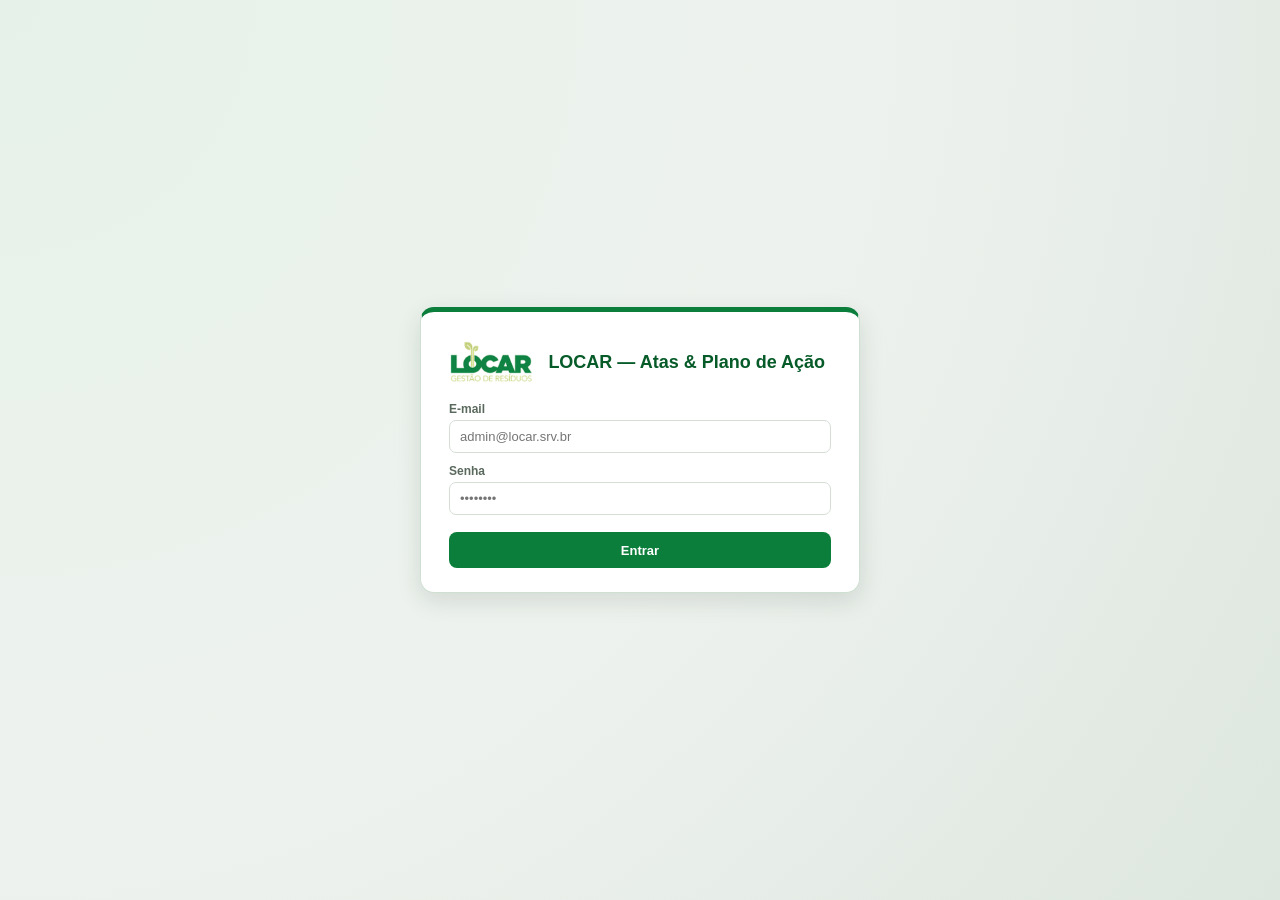
==== commit cfae9c03: "rework" ====
--- a/index.html
+++ b/index.html
@@ -3,19 +3,18 @@
 <head>
   <meta charset="UTF-8" />
   <meta name="viewport" content="width=device-width, initial-scale=1.0" />
-  <title>Grupo LOCAR — Gestão de Atas das 12 Cidades/Projetos &amp; Consentimento</title>
+  <title>LOCAR — Atas &amp; Plano de Ação</title>
   <link rel="icon" type="image/png" href="assets/logo-locar.png" />
   <link rel="stylesheet" href="css/styles.css" />
 </head>
 <body>
-  <!-- Tela de Autenticação Administrativa LOCAR -->
+  <!-- Login -->
   <section id="loginScreen" class="login-screen">
     <div class="login-card">
       <div class="login-brand">
-        <img id="loginLogoImg" src="assets/logo-locar.png" alt="LOCAR Gestão de Resíduos" />
+        <img id="loginLogoImg" src="assets/logo-locar.png" alt="LOCAR" />
         <div>
-          <h1>Painel Administrativo LOCAR</h1>
-          <p>DIE – Departamento de Inteligência Estratégica</p>
+          <h1>LOCAR — Atas &amp; Plano de Ação</h1>
         </div>
       </div>
 
@@ -23,82 +22,64 @@
 
       <form id="loginForm">
         <div class="field">
-          <label for="loginEmail">E-mail administrativo</label>
+          <label for="loginEmail">E-mail</label>
           <input type="text" id="loginEmail" autocomplete="username" placeholder="admin@locar.srv.br" required />
         </div>
         <div class="field">
           <label for="loginPassword">Senha</label>
           <input type="password" id="loginPassword" autocomplete="current-password" placeholder="••••••••" required />
         </div>
-        <button type="submit" id="btnLoginSubmit" class="btn btn-primary" style="width:100%; margin-top:4px;">
-          Entrar no Painel LOCAR
+        <button type="submit" id="btnLoginSubmit" class="btn btn-primary" style="width:100%; margin-top:6px;">
+          Entrar
         </button>
       </form>
-
-      <div class="login-note">
-        <strong>Acesso exclusivo para administradores da LOCAR.</strong><br />
-        Os representantes das cidades não precisam de login ou senha: eles acessam e confirmam as atas diretamente pelo link público individual enviado pela LOCAR.
-      </div>
     </div>
   </section>
 
-  <!-- Aplicação Administrativa Completa (Exibida após autenticação) -->
+  <!-- Aplicação Principal -->
   <div id="appShell" class="app-shell hidden">
-    <!-- Barra Superior Institucional -->
     <header class="topbar">
-      <div class="topbar-brand">
-        <img id="topbarLogo" src="assets/logo-locar.png" alt="LOCAR Gestão de Resíduos" class="topbar-logo" />
-        <div class="topbar-title-group">
-          <span class="topbar-title">Grupo LOCAR — Atas de Indicadores &amp; Plano de Ação</span>
-          <span class="topbar-subtitle">DIE – Departamento de Inteligência Estratégica • 12 Cidades / Projetos de Limpeza</span>
-        </div>
+      <div class="topbar-brand" id="topbarHomeBtn" style="cursor:pointer;">
+        <img id="topbarLogo" src="assets/logo-locar.png" alt="LOCAR" class="topbar-logo" />
+        <span class="topbar-title">LOCAR • Atas &amp; Plano de Ação</span>
       </div>
 
       <nav class="topbar-nav" aria-label="Navegação principal">
-        <button type="button" class="nav-pill active" data-view="dashboard">Dashboard Geral</button>
-        <button type="button" class="nav-pill" data-view="city-history">Histórico da Cidade</button>
-        <button type="button" class="nav-pill" data-view="editor">Editor da Ata (A4)</button>
-        <button type="button" class="nav-pill" data-view="cities">Cidades / Projetos</button>
+        <button type="button" class="nav-pill active" data-view="dashboard">1. Cidades</button>
+        <button type="button" class="nav-pill" data-view="city-history">2. Reuniões / Histórico</button>
+        <button type="button" class="nav-pill" data-view="editor">3. Relatório</button>
       </nav>
 
       <div class="topbar-right">
-        <div class="city-global-picker" title="Alternar entre as 12 cidades/projetos do Grupo LOCAR">
-          <label for="globalCitySelect">Cidade/Projeto:</label>
+        <div class="city-global-picker">
+          <label for="globalCitySelect">Cidade:</label>
           <select id="globalCitySelect" class="city-global-select"></select>
         </div>
 
         <span id="adminUserLabel" class="admin-badge-user"></span>
-        <button type="button" id="btnOpenAdminModal" class="btn btn-outline btn-sm" title="Gerenciar administradores e senha">Administradores</button>
+        <button type="button" id="btnOpenAdminModal" class="btn btn-outline btn-sm">Usuários</button>
         <button type="button" id="btnLogout" class="btn btn-outline btn-sm">Sair</button>
       </div>
     </header>
 
-    <!-- VISÃO 1: Dashboard Geral do Grupo LOCAR -->
+    <!-- VISÃO 1: Selecionar Cidade -->
     <section id="view-dashboard" class="view-panel">
       <div class="page-container">
         <div class="page-header-row">
-          <div>
-            <h2>Dashboard Geral — Grupo LOCAR (Cidades / Projetos de Limpeza)</h2>
-            <p>Acompanhamento consolidado das 12 cidades/projetos, situação das atas mensais, consentimentos e pendências.</p>
-          </div>
-          <div style="display:flex; gap:8px; flex-wrap:wrap;">
-            <button type="button" id="btnDashNewCity" class="btn btn-outline btn-sm">+ Nova Cidade / Projeto</button>
-            <button type="button" id="btnDashRefresh" class="btn btn-secondary btn-sm">Atualizar Painel</button>
-          </div>
-        </div>
-
-        <div id="dashboardKpis" class="kpi-summary-strip"></div>
+          <h2>Selecione a Cidade</h2>
+          <button type="button" id="btnDashNewCity" class="btn btn-primary btn-sm">+ Nova Cidade</button>
+        </div>
 
         <div class="filter-toolbar">
-          <div style="display:flex; gap:10px; align-items:center; flex-wrap:wrap; flex:1;">
-            <input type="text" id="dashSearchInput" placeholder="Buscar por nome da cidade, projeto ou código..." style="min-width:260px; flex:1; max-width:420px;" />
+          <div class="filter-toolbar-inputs">
+            <input type="text" id="dashSearchInput" placeholder="Buscar cidade ou código..." />
             <select id="dashStatusFilter">
-              <option value="">Todas as situações</option>
-              <option value="aguardando_envio">Aguardando envio</option>
+              <option value="">Todas</option>
+              <option value="aguardando_envio">Em edição</option>
               <option value="link_enviado">Link enviado</option>
               <option value="aguardando_confirmacao">Aguardando confirmação</option>
               <option value="confirmada">Confirmada</option>
-              <option value="link_invalido">Link expirado ou invalidado</option>
+              <option value="link_invalido">Link expirado</option>
             </select>
           </div>
           <span class="hint" id="dashCountHint"></span>
@@ -108,28 +89,23 @@
       </div>
     </section>
 
-    <!-- VISÃO 2: Histórico e Acompanhamento da Cidade Selecionada -->
+    <!-- VISÃO 2: Reuniões e Plano de Ação da Cidade -->
     <section id="view-city-history" class="view-panel hidden">
       <div class="page-container">
         <div id="cityHistoryHero" class="city-hero-card"></div>
 
         <div class="section-card">
-          <div class="page-header-row" style="margin-bottom:10px;">
-            <h3 style="margin:0;">Linha do Tempo das Reuniões Mensais</h3>
-            <div style="display:flex; gap:8px;">
-              <button type="button" id="btnNewMeetingFromHistory" class="btn btn-primary btn-sm">+ Nova Reunião para esta Cidade</button>
-              <button type="button" id="btnEditCityFromHistory" class="btn btn-outline btn-sm">Editar Cidade / Logotipo</button>
-            </div>
+          <div class="page-header-row" style="margin-bottom:12px;">
+            <h3 style="margin:0;">Reuniões da Cidade</h3>
+            <button type="button" id="btnNewMeetingFromHistory" class="btn btn-primary btn-sm">+ Nova Reunião</button>
           </div>
           <div class="data-table-wrap">
             <table class="data-table">
               <thead>
                 <tr>
-                  <th>Período / Título</th>
+                  <th>Reunião / Período</th>
                   <th>Data</th>
-                  <th>Versão PDF</th>
-                  <th>Situação</th>
-                  <th>Consentimento</th>
+                  <th>Status</th>
                   <th>Plano de Ação</th>
                   <th>Ações</th>
                 </tr>
@@ -140,15 +116,14 @@
         </div>
 
         <div class="section-card">
-          <h3>Comparação Histórica de Indicadores Operacionais</h3>
-          <div id="cityIndicatorMatrixWrap" class="data-table-wrap"></div>
-        </div>
-
-        <div class="section-card">
-          <h3>Acompanhamento de Melhorias &amp; Check de Status do Plano de Ação</h3>
-          <p class="hint" style="margin-bottom:12px;">
-            Marque o check nas ações realizadas para acompanhar a evolução nas próximas reuniões. Esses checks operacionais não alteram os PDFs congelados nem os registros de consentimento já confirmados.
-          </p>
+          <div class="page-header-row" style="margin-bottom:12px;">
+            <h3 style="margin:0;">Plano de Ação — Status das Ações</h3>
+            <select id="historyActionFilter" class="preset-select" style="height:32px; font-size:12px;">
+              <option value="all">Todas as ações</option>
+              <option value="pending">Apenas pendentes</option>
+              <option value="done">Apenas concluídas</option>
+            </select>
+          </div>
           <div class="data-table-wrap">
             <table class="data-table">
               <thead>
@@ -156,10 +131,10 @@
                   <th style="width:42px;">Check</th>
                   <th>Reunião</th>
                   <th>Item de Ação</th>
-                  <th>Proprietários</th>
+                  <th>Responsável</th>
                   <th>Prazo</th>
-                  <th>Situação de Execução</th>
-                  <th>Observação / Evidência</th>
+                  <th>Status</th>
+                  <th>Observação</th>
                 </tr>
               </thead>
               <tbody id="cityActionTrackerBody"></tbody>
@@ -169,267 +144,278 @@
       </div>
     </section>
 
-    <!-- VISÃO 3: Editor da Ata A4 (100% do sistema original preservado + fluxo PDF/Link) -->
+    <!-- VISÃO 3: Relatório / Editor da Ata -->
     <section id="view-editor" class="view-panel hidden">
       <div id="editorSubbar" class="editor-subbar">
         <div class="editor-subbar-left">
+          <button type="button" id="btnBackToHistory" class="btn btn-outline btn-sm">← Reuniões</button>
           <span id="editorCityBadge" class="action-badge">Caruaru</span>
-          <select id="selCityMeeting" class="preset-select" title="Selecionar reunião da cidade"></select>
+          <select id="selCityMeeting" class="preset-select" title="Selecionar reunião"></select>
           <button type="button" id="btnNewMeeting" class="btn btn-secondary btn-sm">+ Nova Reunião</button>
-          <span id="editorStatusBadge" class="status-badge aguardando_envio">Aguardando envio</span>
-          <span id="saveStatusIndicator" class="save-indicator">Sincronizado</span>
-        </div>
-
-        <div class="editor-subbar-right">
-          <select id="selPreset" class="preset-select" title="Aplicar modelo de referência ao rascunho"></select>
-
-          <button type="button" id="btnImportJson" class="btn btn-outline btn-sm" title="Abrir arquivo JSON salvo">
-            <svg viewBox="0 0 24 24" fill="none" stroke="currentColor" stroke-width="2"><path d="M21 15v4a2 2 0 0 1-2 2H5a2 2 0 0 1-2-2v-4"/><polyline points="17 8 12 3 7 8"/><line x1="12" y1="3" x2="12" y2="15"/></svg>
-            Abrir
-          </button>
-          <input type="file" id="inpImportJson" accept=".json" hidden />
-
-          <button type="button" id="btnExportJson" class="btn btn-outline btn-sm" title="Salvar rascunho da ata em JSON">
-            <svg viewBox="0 0 24 24" fill="none" stroke="currentColor" stroke-width="2"><path d="M19 21H5a2 2 0 0 1-2-2V5a2 2 0 0 1 2-2h11l5 5v11a2 2 0 0 1-2 2z"/><polyline points="17 21 17 13 7 13 7 21"/><polyline points="7 3 7 8 15 8"/></svg>
-            Salvar JSON
-          </button>
-
-          <button type="button" id="btnExportWord" class="btn btn-secondary btn-sm" title="Baixar ata editável em Word (.doc)">
-            <svg viewBox="0 0 24 24" fill="none" stroke="currentColor" stroke-width="2"><path d="M14 2H6a2 2 0 0 0-2 2v16a2 2 0 0 0 2 2h12a2 2 0 0 0 2-2V8z"/><polyline points="14 2 14 8 20 8"/><line x1="16" y1="13" x2="8" y2="13"/><line x1="16" y1="17" x2="8" y2="17"/></svg>
-            Exportar Word
-          </button>
-
-          <button type="button" id="btnPrintPdf" class="btn btn-outline btn-sm" title="Imprimir ou Salvar em PDF (Formato A4)">
-            <svg viewBox="0 0 24 24" fill="none" stroke="currentColor" stroke-width="2"><polyline points="6 9 6 2 18 2 18 9"/><path d="M6 18H4a2 2 0 0 1-2-2v-5a2 2 0 0 1 2-2h16a2 2 0 0 1 2 2v5a2 2 0 0 1-2 2h-2"/><rect x="6" y="14" width="12" height="8"/></svg>
-            Imprimir / PDF (A4)
-          </button>
-
-          <button type="button" id="btnSaveMeeting" class="btn btn-outline btn-sm" title="Salvar alterações no banco de dados">
-            Salvar Rascunho
-          </button>
-
-          <button type="button" id="btnFinalizePdf" class="btn btn-secondary btn-sm" title="Gerar e congelar a versão definitiva desta ata em PDF">
-            Finalizar Ata (PDF)
-          </button>
-
-          <button type="button" id="btnGeneratePublicLink" class="btn btn-primary btn-sm" title="Gerar ou gerenciar o link público para consentimento do representante da cidade">
-            Gerar link para assinatura
-          </button>
-
-          <button type="button" id="btnOpenVersionsModal" class="btn btn-outline btn-sm" title="Consultar versões em PDF, consentimentos registrados e trilha de auditoria">
-            Versões / Auditoria
-          </button>
+          <span id="editorStatusBadge" class="status-badge aguardando_envio">Em edição</span>
+          <span id="saveStatusIndicator" class="save-indicator">Salvo</span>
+        </div>
+
+        <div id="editorEditableActions" class="editor-subbar-right">
+          <button type="button" id="btnSaveMeeting" class="btn btn-outline btn-sm">Salvar</button>
+          <button type="button" id="btnPrintPdf" class="btn btn-outline btn-sm">Imprimir / PDF</button>
+          <button type="button" id="btnExportWord" class="btn btn-secondary btn-sm">Word</button>
+          <button type="button" id="btnGeneratePublicLink" class="btn btn-primary btn-sm">Enviar Link</button>
+        </div>
+
+        <div id="editorLockedActions" class="editor-subbar-right hidden">
+          <button type="button" id="btnDownloadConfirmedPdf" class="btn btn-secondary btn-sm">Baixar PDF</button>
+          <button type="button" id="btnViewSentLink" class="btn btn-outline btn-sm">Ver Link</button>
+          <button type="button" id="btnNextMeetingFromBar" class="btn btn-primary btn-sm">+ Próxima Reunião</button>
         </div>
       </div>
 
       <div id="lockedMeetingBanner" class="locked-banner hidden">
-        <div id="lockedMeetingInfo">
-          <strong>Ata confirmada e bloqueada para preservação documental.</strong>
-        </div>
-        <div style="display:flex; gap:8px; flex-wrap:wrap;">
-          <button type="button" id="btnDownloadConfirmedPdf" class="btn btn-secondary btn-sm">Baixar PDF Confirmado</button>
-          <button type="button" id="btnUnlockNewVersion" class="btn btn-primary btn-sm">Criar Nova Versão para Correção</button>
-        </div>
+        <div id="lockedMeetingInfo"></div>
       </div>
 
       <main class="workspace">
-        <!-- Painel Esquerdo: Upload, Análise e Edição -->
+        <!-- Painel Esquerdo -->
         <aside class="editor-panel">
-          <nav class="tabs" aria-label="Etapas de geração">
-            <button type="button" class="tab-btn active" data-tab="tab-files">1. Arquivos</button>
-            <button type="button" class="tab-btn" data-tab="tab-header">2. Resumo</button>
-            <button type="button" class="tab-btn" data-tab="tab-actions">3. Ações</button>
-            <button type="button" class="tab-btn" data-tab="tab-layout">4. Layout</button>
-          </nav>
-
-          <!-- Aba 1: Arquivos do Teams & Indicadores -->
-          <section id="tab-files" class="tab-content active">
-            <div class="panel-section">
-              <h3 class="section-title">1. Relatório de Presença (Teams)</h3>
-              <div id="dropAttendance" class="dropzone">
-                <strong>Subir CSV de Presença do Teams</strong>
-                <span>Arraste ou clique aqui (.csv / .tsv) — extrai data, hora, contrato e participantes</span>
-                <input type="file" id="fileAttendance" accept=".csv,.tsv,.txt" hidden />
-              </div>
-              <div id="attendanceStatus" class="file-status"></div>
-            </div>
-
-            <div class="panel-section">
-              <h3 class="section-title">2. Transcrição da Reunião (Teams)</h3>
-              <div id="dropTranscript" class="dropzone">
-                <strong>Subir Transcrição do Teams</strong>
-                <span>Suporta .txt, .vtt ou .docx exportados do Microsoft Teams</span>
-                <input type="file" id="fileTranscript" accept=".txt,.vtt,.docx" hidden />
-              </div>
-              <div id="transcriptStatus" class="file-status"></div>
-
-              <div class="field">
-                <label for="inpTranscriptPaste">Ou cole a transcrição do Teams abaixo:</label>
-                <textarea id="inpTranscriptPaste" rows="5" placeholder="Cole aqui a transcrição completa da reunião do Teams para gerar o resumo, tópicos e plano de ação..."></textarea>
-              </div>
-
-              <button type="button" id="btnAnalyzeTranscript" class="btn btn-primary" style="width:100%;">
-                Analisar Transcrição e Gerar Ata + Plano de Ação
+          <!-- Modo Edição (enquanto link não foi enviado) -->
+          <div id="editorEditablePanel" class="editor-mode-wrap">
+            <nav id="editorTabsNav" class="tabs" aria-label="Etapas">
+              <button type="button" class="tab-btn active" data-tab="tab-files">1. Gerar Resumo</button>
+              <button type="button" class="tab-btn" data-tab="tab-header">2. Resumo</button>
+              <button type="button" class="tab-btn" data-tab="tab-actions">3. Plano de Ação</button>
+              <button type="button" class="tab-btn" data-tab="tab-layout">4. Cores &amp; Logo</button>
+            </nav>
+
+            <!-- Aba 1: Gerar Resumo -->
+            <section id="tab-files" class="tab-content active">
+              <div class="panel-section">
+                <h3 class="section-title">Presença (CSV do Teams)</h3>
+                <div id="dropAttendance" class="dropzone">
+                  <strong>Subir CSV de Presença</strong>
+                  <span>Extrai data, hora e participantes (.csv / .tsv)</span>
+                  <input type="file" id="fileAttendance" accept=".csv,.tsv,.txt" hidden />
+                </div>
+                <div id="attendanceStatus" class="file-status"></div>
+              </div>
+
+              <div class="panel-section">
+                <h3 class="section-title">Transcrição da Reunião</h3>
+                <div id="dropTranscript" class="dropzone">
+                  <strong>Subir Transcrição</strong>
+                  <span>Aceita .txt, .vtt ou .docx</span>
+                  <input type="file" id="fileTranscript" accept=".txt,.vtt,.docx" hidden />
+                </div>
+                <div id="transcriptStatus" class="file-status"></div>
+
+                <div class="field">
+                  <label for="inpTranscriptPaste">Ou cole a transcrição / pauta:</label>
+                  <textarea id="inpTranscriptPaste" rows="6" placeholder="Cole o texto da reunião aqui..."></textarea>
+                </div>
+
+                <button type="button" id="btnAnalyzeTranscript" class="btn btn-primary" style="width:100%;">
+                  Gerar Resumo e Plano de Ação
+                </button>
+              </div>
+
+              <div class="panel-section">
+                <h3 class="section-title">IA Opcional (Gemini)</h3>
+                <div class="field" style="margin-bottom:0;">
+                  <label for="inpGeminiKey">Chave API (opcional)</label>
+                  <input type="password" id="inpGeminiKey" placeholder="Opcional: AIza..." autocomplete="off" />
+                </div>
+              </div>
+            </section>
+
+            <!-- Aba 2: Resumo -->
+            <section id="tab-header" class="tab-content">
+              <div class="panel-section">
+                <h3 class="section-title">Dados da Reunião</h3>
+                <div class="field-row">
+                  <div class="field">
+                    <label for="inpRefLabel">Período</label>
+                    <input type="text" id="inpRefLabel" placeholder="Outubro/2026" />
+                  </div>
+                  <div class="field">
+                    <label for="inpMeetingDateIso">Data Base</label>
+                    <input type="text" id="inpMeetingDateIso" placeholder="2026-11-17" />
+                  </div>
+                </div>
+                <div class="field">
+                  <label for="inpUnitName">Cidade / Unidade</label>
+                  <input type="text" id="inpUnitName" />
+                </div>
+                <div class="field">
+                  <label for="inpLocal">Local</label>
+                  <input type="text" id="inpLocal" />
+                </div>
+                <div class="field-row">
+                  <div class="field">
+                    <label for="inpDateText">Data</label>
+                    <input type="text" id="inpDateText" placeholder="17/11/2026 (Terça-Feira)" />
+                  </div>
+                  <div class="field">
+                    <label for="inpTimeText">Hora</label>
+                    <input type="text" id="inpTimeText" placeholder="09:00" />
+                  </div>
+                </div>
+                <div class="field">
+                  <label for="inpParticipants">Participantes</label>
+                  <textarea id="inpParticipants" rows="3"></textarea>
+                </div>
+              </div>
+
+              <div class="panel-section">
+                <h3 class="section-title">Título e Resumo (I.)</h3>
+                <div class="field">
+                  <label for="inpTitle">Título</label>
+                  <input type="text" id="inpTitle" placeholder="Ata de Reunião de Indicadores Outubro/2026" />
+                </div>
+                <div class="field">
+                  <label for="inpSummary">Resumo da Reunião</label>
+                  <textarea id="inpSummary" rows="6"></textarea>
+                </div>
+              </div>
+
+              <div class="panel-section">
+                <h3 class="section-title">
+                  <span>Tópicos Destacados</span>
+                  <button type="button" id="btnAddTopic" class="btn btn-outline btn-sm">+ Tópico</button>
+                </h3>
+                <label class="checkbox-row">
+                  <input type="checkbox" id="chkShowTopics" />
+                  Exibir bloco de tópicos no relatório
+                </label>
+                <div id="topicsEditorList"></div>
+              </div>
+            </section>
+
+            <!-- Aba 3: Plano de Ação -->
+            <section id="tab-actions" class="tab-content">
+              <div id="prevMeetingFollowUpBox" class="followup-box hidden">
+                <div class="followup-header">
+                  <h4 id="prevMeetingTitle">Pendências da Reunião Anterior</h4>
+                  <button type="button" id="btnImportPendingActions" class="btn btn-secondary btn-sm">Puxar Pendências</button>
+                </div>
+                <div id="prevMeetingActionsList"></div>
+              </div>
+
+              <div class="panel-section">
+                <h3 class="section-title">
+                  <span>Plano de Ação (<span id="actionCountBadge">0 itens</span>)</span>
+                </h3>
+                <div style="display:flex; gap:8px; margin-bottom:12px;">
+                  <button type="button" id="btnAddAction" class="btn btn-primary btn-sm" style="flex:1;">+ Adicionar Ação</button>
+                  <button type="button" id="btnClearStatuses" class="btn btn-outline btn-sm">Limpar Status</button>
+                </div>
+                <div id="actionsEditorList"></div>
+              </div>
+            </section>
+
+            <!-- Aba 4: Cores & Logo -->
+            <section id="tab-layout" class="tab-content">
+              <div class="panel-section">
+                <h3 class="section-title">Logo do Relatório</h3>
+                <div class="logo-upload-card">
+                  <div id="reportLogoPreview" class="logo-preview-box"></div>
+                  <div class="logo-upload-actions">
+                    <button type="button" id="btnChangeReportLogo" class="btn btn-primary btn-sm">Alterar Logo do Relatório</button>
+                    <button type="button" id="btnResetReportLogo" class="btn btn-outline btn-sm">Restaurar Padrão</button>
+                    <input type="file" id="inpReportLogoFile" accept="image/png,image/jpeg,image/webp,image/svg+xml" hidden />
+                  </div>
+                </div>
+              </div>
+
+              <div class="panel-section">
+                <h3 class="section-title">Logo da Cidade (Opcional)</h3>
+                <div class="logo-upload-card">
+                  <div id="editorCityLogoPreview" class="logo-preview-box">
+                    <span class="hint">Sem logo</span>
+                  </div>
+                  <div class="logo-upload-actions">
+                    <button type="button" id="btnChangeEditorCityLogo" class="btn btn-secondary btn-sm">Alterar Logo da Cidade</button>
+                    <button type="button" id="btnRemoveEditorCityLogo" class="btn btn-outline btn-sm">Remover</button>
+                    <input type="file" id="inpEditorCityLogoFile" accept="image/png,image/jpeg,image/webp,image/svg+xml" hidden />
+                  </div>
+                </div>
+              </div>
+
+              <div class="panel-section">
+                <h3 class="section-title">Cores do Relatório</h3>
+                <div class="field-row">
+                  <div class="field">
+                    <label for="inpPrimaryColor">Cor Principal</label>
+                    <div class="color-input-wrap">
+                      <input type="color" id="inpPrimaryColor" value="#0a7e3a" />
+                      <input type="text" id="inpPrimaryColorHex" value="#0a7e3a" maxlength="7" />
+                    </div>
+                  </div>
+                  <div class="field">
+                    <label for="inpSecondaryColor">Cor Secundária</label>
+                    <div class="color-input-wrap">
+                      <input type="color" id="inpSecondaryColor" value="#b4c85a" />
+                      <input type="text" id="inpSecondaryColorHex" value="#b4c85a" maxlength="7" />
+                    </div>
+                  </div>
+                </div>
+
+                <div style="display:flex; justify-content:space-between; align-items:center; margin-bottom:8px;">
+                  <span style="font-size:12px; font-weight:600; color:var(--ui-muted);">Paleta de Cores</span>
+                  <button type="button" id="btnAddPaletteColor" class="btn btn-outline btn-sm">+ Adicionar Cor</button>
+                </div>
+                <div id="colorPaletteSwatches" class="palette-swatches"></div>
+
+                <div class="field" style="margin-top:12px; margin-bottom:0;">
+                  <label for="selHeaderTheme">Estilo do Cabeçalho</label>
+                  <select id="selHeaderTheme">
+                    <option value="die">Com fundo colorido</option>
+                    <option value="locar">Fundo claro</option>
+                  </select>
+                </div>
+              </div>
+
+              <div class="panel-section">
+                <h3 class="section-title">Página A4</h3>
+                <div class="field-row">
+                  <div class="field">
+                    <label for="selDensity">Ajuste na Folha</label>
+                    <select id="selDensity">
+                      <option value="auto">Automático (1 página)</option>
+                      <option value="normal">Normal</option>
+                      <option value="compact">Compacto</option>
+                    </select>
+                  </div>
+                  <div class="field">
+                    <label for="inpBlankRows">Linhas em branco</label>
+                    <input type="number" id="inpBlankRows" min="0" max="6" value="1" />
+                  </div>
+                </div>
+                <div class="field" style="margin-bottom:0;">
+                  <label for="inpFooter">Rodapé</label>
+                  <input type="text" id="inpFooter" />
+                </div>
+              </div>
+            </section>
+          </div>
+
+          <!-- Modo Bloqueado (Link enviado ou confirmado: apenas alterar status do plano de ação) -->
+          <div id="lockedActionsPanel" class="locked-actions-panel hidden">
+            <div class="locked-panel-head">
+              <h3>Status do Plano de Ação</h3>
+              <span class="hint">Relatório bloqueado. Atualize apenas o status das ações abaixo.</span>
+            </div>
+            <div id="lockedActionsList" class="locked-actions-list"></div>
+            <div class="locked-panel-foot">
+              <button type="button" id="btnNextMeetingFromLocked" class="btn btn-primary" style="width:100%;">
+                + Criar Próxima Reunião
               </button>
-              <p class="hint">
-                Leitura direta de CSV, TSV, TXT, VTT, DOCX e JSON preservada. A coluna <b>Status</b> é gerada vazia para preenchimento manual no papel.
-              </p>
-            </div>
-
-            <div class="panel-section">
-              <h3 class="section-title">
-                <span>3. Indicadores da Reunião</span>
-                <button type="button" id="btnAddKpi" class="btn btn-outline btn-sm">+ Indicador</button>
-              </h3>
-              <div id="dropIndicators" class="dropzone">
-                <strong>Subir Planilha / CSV de Indicadores</strong>
-                <span>Opcional (.csv / .tsv com colunas Indicador; Valor; Status)</span>
-                <input type="file" id="fileIndicators" accept=".csv,.tsv,.json,.txt" hidden />
-              </div>
-              <div id="indicatorsStatus" class="file-status"></div>
-              <div id="kpiEditorList" class="kpi-editor-grid"></div>
-            </div>
-
-            <div class="panel-section">
-              <h3 class="section-title">Análise com IA (Opcional)</h3>
-              <div class="field" style="margin-bottom:0;">
-                <label for="inpGeminiKey">Chave API Gemini (deixe em branco para usar o analisador local)</label>
-                <input type="password" id="inpGeminiKey" placeholder="Opcional: AIza..." autocomplete="off" />
-              </div>
-            </div>
-          </section>
-
-          <!-- Aba 2: Cabeçalho, Resumo e Tópicos -->
-          <section id="tab-header" class="tab-content">
-            <div class="panel-section">
-              <h3 class="section-title">Cabeçalho da Reunião</h3>
-              <div class="field-row">
-                <div class="field">
-                  <label for="inpRefLabel">Período de Referência</label>
-                  <input type="text" id="inpRefLabel" placeholder="Outubro/2026" />
-                </div>
-                <div class="field">
-                  <label for="inpMeetingDateIso">Data Base (Histórico)</label>
-                  <input type="text" id="inpMeetingDateIso" placeholder="2026-11-17" />
-                </div>
-              </div>
-              <div class="field">
-                <label for="inpUnitName">Cidade / Projeto (Faixa superior direita)</label>
-                <input type="text" id="inpUnitName" />
-              </div>
-              <div class="field">
-                <label for="inpLocal">Local</label>
-                <input type="text" id="inpLocal" />
-              </div>
-              <div class="field-row">
-                <div class="field">
-                  <label for="inpDateText">Data</label>
-                  <input type="text" id="inpDateText" placeholder="17/11/2026 (Terça-Feira)" />
-                </div>
-                <div class="field">
-                  <label for="inpTimeText">Hora</label>
-                  <input type="text" id="inpTimeText" placeholder="09:00" />
-                </div>
-              </div>
-              <div class="field">
-                <label for="inpParticipants">Participação</label>
-                <textarea id="inpParticipants" rows="4"></textarea>
-              </div>
-            </div>
-
-            <div class="panel-section">
-              <h3 class="section-title">Título e Resumo Executivo (I.)</h3>
-              <div class="field">
-                <label for="inpTitle">Título da Ata</label>
-                <input type="text" id="inpTitle" placeholder="Ata de Reunião de Indicadores Outubro/2026" />
-              </div>
-              <div class="field">
-                <label for="inpSummary">Resumo da Reunião (Parágrafo I.)</label>
-                <textarea id="inpSummary" rows="6"></textarea>
-              </div>
-            </div>
-
-            <div class="panel-section">
-              <h3 class="section-title">
-                <span>Principais Tópicos &amp; Assuntos</span>
-                <button type="button" id="btnAddTopic" class="btn btn-outline btn-sm">+ Tópico</button>
-              </h3>
-              <label class="checkbox-row">
-                <input type="checkbox" id="chkShowTopics" />
-                Destacar bloco de principais tópicos na ata impressa
-              </label>
-              <div id="topicsEditorList"></div>
-            </div>
-          </section>
-
-          <!-- Aba 3: Plano de Ação + Acompanhamento da Reunião Anterior -->
-          <section id="tab-actions" class="tab-content">
-            <div id="prevMeetingFollowUpBox" class="followup-box hidden">
-              <div class="followup-header">
-                <h4 id="prevMeetingTitle">Acompanhamento da Reunião Anterior</h4>
-                <button type="button" id="btnImportPendingActions" class="btn btn-secondary btn-sm">Trazer Pendências</button>
-              </div>
-              <p class="hint" style="margin-bottom:8px;">
-                Dê check nas melhorias concluídas antes de gerar esta ata. Os itens ainda pendentes podem ser importados com 1 clique.
-              </p>
-              <div id="prevMeetingActionsList"></div>
-            </div>
-
-            <div class="panel-section">
-              <h3 class="section-title">
-                <span>Itens do Plano de Ação (<span id="actionCountBadge">0 itens</span>)</span>
-              </h3>
-              <div style="display:flex; gap:8px; margin-bottom:12px;">
-                <button type="button" id="btnAddAction" class="btn btn-primary btn-sm" style="flex:1;">+ Adicionar Item de Ação</button>
-                <button type="button" id="btnClearStatuses" class="btn btn-outline btn-sm" title="Garante coluna Status vazia para preencher no papel">Limpar Status</button>
-              </div>
-              <div id="actionsEditorList"></div>
-            </div>
-          </section>
-
-          <!-- Aba 4: Layout & Impressão -->
-          <section id="tab-layout" class="tab-content">
-            <div class="panel-section">
-              <h3 class="section-title">Personalização Visual Locar</h3>
-              <div class="field">
-                <label for="selHeaderTheme">Estilo do Timbrado</label>
-                <select id="selHeaderTheme">
-                  <option value="die">DIE Oficial (Cores Vivas Locar — Verde Bandeira &amp; Lima)</option>
-                  <option value="locar">Locar Claro (Fundo Branco c/ Logo Colorida)</option>
-                </select>
-              </div>
-
-              <div class="field">
-                <label for="selDensity">Densidade / Ajuste na Página A4</label>
-                <select id="selDensity">
-                  <option value="auto">Automático (ajusta p/ caber em 1 página A4)</option>
-                  <option value="normal">Normal (espaçamento amplo igual foto com poucos itens)</option>
-                  <option value="compact">Compacto (ideal para 8 a 12 itens de ação)</option>
-                </select>
-              </div>
-
-              <div class="field">
-                <label for="inpBlankRows">Linhas extras em branco ao final (p/ anotações no papel)</label>
-                <input type="number" id="inpBlankRows" min="0" max="6" value="1" />
-              </div>
-
-              <label class="checkbox-row">
-                <input type="checkbox" id="chkShowKpis" />
-                Exibir grade de cartões de indicadores resumidos na folha
-              </label>
-
-              <div class="field" style="margin-top:12px;">
-                <label for="inpFooter">Texto do Rodapé</label>
-                <input type="text" id="inpFooter" />
-              </div>
-            </div>
-          </section>
+            </div>
+          </div>
         </aside>
 
-        <!-- Painel Direito: Visualização em Tempo Real da Folha A4 (Preservado Integralmente) -->
+        <!-- Painel Direito: Folha A4 -->
         <section class="preview-panel">
           <div class="preview-toolbar">
-            <span>Visualização A4 em tempo real • Você pode clicar diretamente no documento para editar qualquer texto</span>
+            <span id="previewToolbarHint">Visualização A4</span>
             <div class="zoom-controls">
               <button type="button" id="btnZoomOut" class="btn btn-outline btn-sm">−</button>
               <span id="zoomLabel" style="min-width:44px; text-align:center; font-weight:600;">88%</span>
@@ -441,17 +427,15 @@
           <div id="previewScroll" class="preview-scroll">
             <div id="sheetWrapper" class="sheet-wrapper">
               <article id="a4Sheet" class="a4-sheet">
-                <!-- Faixa superior com nome da unidade à direita (encostada no topo) -->
                 <div class="sheet-banner">
                   <span id="sheetUnitName" class="sheet-unit-name" contenteditable="true">Caruaru</span>
                 </div>
 
-                <!-- Cabeçalho: Mancha orgânica com logo à esquerda + Metadados e Logo da Cidade à direita -->
                 <header class="sheet-header">
                   <div class="logo-organic-container">
                     <div class="organic-blob">
                       <span class="blob-circle-extra"></span>
-                      <img id="sheetLogoImg" src="assets/logo-locar-white.png" alt="LOCAR Gestão de Resíduos" class="sheet-logo-img" />
+                      <img id="sheetLogoImg" src="assets/logo-locar-white.png" alt="Logo do Relatório" class="sheet-logo-img" />
                     </div>
                   </div>
 
@@ -472,7 +456,7 @@
                         </div>
                       </div>
                       <div id="sheetCityLogoBox" class="sheet-city-logo-box hidden">
-                        <img id="sheetCityLogoImg" src="" alt="Logotipo da Cidade" class="sheet-city-logo-img" />
+                        <img id="sheetCityLogoImg" src="" alt="Logo da Cidade" class="sheet-city-logo-img" />
                       </div>
                     </div>
                     <div class="meta-participants">
@@ -481,7 +465,6 @@
                   </div>
                 </header>
 
-                <!-- Corpo Principal da Ata -->
                 <div class="sheet-body">
                   <h1 id="sheetTitle" class="sheet-title" contenteditable="true">Ata de Reunião de Indicadores Outubro/2026</h1>
 
@@ -490,16 +473,11 @@
                     <div id="sheetSummary" class="summary-text" contenteditable="true"></div>
                   </div>
 
-                  <!-- Destaque dos Principais Tópicos e Assuntos -->
                   <div id="sheetTopicsBox" class="topics-box">
                     <div class="topics-box-title">Principais Tópicos e Assuntos Destacados</div>
                     <div id="sheetTopicsList"></div>
                   </div>
 
-                  <!-- Cartões de Indicadores (opcional) -->
-                  <div id="sheetKpis" class="sheet-kpis" style="display:none;"></div>
-
-                  <!-- Tabela de Plano de Ação (4 colunas, Status vazio p/ papel) -->
                   <table class="action-table">
                     <colgroup>
                       <col class="col-action" />
@@ -519,7 +497,6 @@
                   </table>
                 </div>
 
-                <!-- Rodapé Institucional DIE -->
                 <footer class="sheet-footer">
                   <span id="sheetFooter" class="footer-label" contenteditable="true">DIE – Departamento de Inteligência Estratégica</span>
                   <div class="footer-circles" aria-hidden="true">
@@ -534,52 +511,38 @@
         </section>
       </main>
     </section>
-
-    <!-- VISÃO 4: Gerenciamento das 12 Cidades / Projetos de Limpeza -->
-    <section id="view-cities" class="view-panel hidden">
-      <div class="page-container">
-        <div class="page-header-row">
-          <div>
-            <h2>Cadastro e Gestão das Cidades / Projetos de Limpeza</h2>
-            <p>Configure nome da cidade, projeto de limpeza, logotipo individual e dados institucionais sem alterar o histórico de reuniões.</p>
-          </div>
-          <button type="button" id="btnNewCity" class="btn btn-primary btn-sm">+ Adicionar Cidade / Projeto</button>
-        </div>
-        <div id="citiesManageGrid" class="cities-grid"></div>
-      </div>
-    </section>
   </div>
 
   <!-- MODAL: Nova Reunião -->
   <div id="modalNewMeeting" class="modal-backdrop hidden" role="dialog" aria-modal="true">
     <div class="modal-card">
       <div class="modal-header">
-        <h3>Nova Reunião Mensal</h3>
+        <h3>Nova Reunião</h3>
         <button type="button" class="icon-btn modal-close" data-close="modalNewMeeting">✕</button>
       </div>
       <form id="formNewMeeting">
         <div class="modal-body">
           <div class="field">
-            <label for="newMeetingRefLabel">Período de Referência (ex: Novembro/2026)</label>
+            <label for="newMeetingRefLabel">Período (ex: Novembro/2026)</label>
             <input type="text" id="newMeetingRefLabel" placeholder="Novembro/2026" required />
           </div>
           <div class="field">
-            <label for="newMeetingTitle">Título da Ata</label>
+            <label for="newMeetingTitle">Título</label>
             <input type="text" id="newMeetingTitle" placeholder="Ata de Reunião de Indicadores Novembro/2026" required />
           </div>
           <div class="field-row">
             <div class="field">
-              <label for="newMeetingRefMonth">Mês de Referência (YYYY-MM)</label>
+              <label for="newMeetingRefMonth">Mês (YYYY-MM)</label>
               <input type="text" id="newMeetingRefMonth" placeholder="2026-11" />
             </div>
             <div class="field">
-              <label for="newMeetingDate">Data da Reunião (YYYY-MM-DD)</label>
+              <label for="newMeetingDate">Data (YYYY-MM-DD)</label>
               <input type="text" id="newMeetingDate" placeholder="2026-12-15" />
             </div>
           </div>
           <label class="checkbox-row" style="margin-top:8px;">
             <input type="checkbox" id="newMeetingImportPending" checked />
-            Trazer automaticamente ações ainda pendentes da reunião anterior desta cidade
+            Trazer ações pendentes da reunião anterior
           </label>
         </div>
         <div class="modal-footer">
@@ -590,11 +553,11 @@
     </div>
   </div>
 
-  <!-- MODAL: Link Público para Assinatura / Consentimento -->
+  <!-- MODAL: Link Público -->
   <div id="modalPublicLink" class="modal-backdrop hidden" role="dialog" aria-modal="true">
     <div class="modal-card">
       <div class="modal-header">
-        <h3>Link Público para Consentimento</h3>
+        <h3>Link para Consentimento</h3>
         <button type="button" class="icon-btn modal-close" data-close="modalPublicLink">✕</button>
       </div>
       <div id="publicLinkBody" class="modal-body"></div>
@@ -604,25 +567,11 @@
     </div>
   </div>
 
-  <!-- MODAL: Versões PDF, Consentimentos & Auditoria -->
-  <div id="modalVersionsAudit" class="modal-backdrop hidden" role="dialog" aria-modal="true">
-    <div class="modal-card modal-lg">
-      <div class="modal-header">
-        <h3>Histórico de Versões PDF, Consentimentos e Auditoria</h3>
-        <button type="button" class="icon-btn modal-close" data-close="modalVersionsAudit">✕</button>
-      </div>
-      <div id="versionsAuditBody" class="modal-body"></div>
-      <div class="modal-footer">
-        <button type="button" class="btn btn-outline btn-sm modal-close" data-close="modalVersionsAudit">Fechar</button>
-      </div>
-    </div>
-  </div>
-
-  <!-- MODAL: Cadastro / Edição de Cidade / Projeto -->
+  <!-- MODAL: Cadastro / Edição de Cidade -->
   <div id="modalCityForm" class="modal-backdrop hidden" role="dialog" aria-modal="true">
     <div class="modal-card">
       <div class="modal-header">
-        <h3 id="cityModalTitle">Editar Cidade / Projeto</h3>
+        <h3 id="cityModalTitle">Editar Cidade</h3>
         <button type="button" class="icon-btn modal-close" data-close="modalCityForm">✕</button>
       </div>
       <form id="formCity">
@@ -639,63 +588,59 @@
             </div>
           </div>
           <div class="field">
-            <label for="cityProjectNameInput">Identificação do Projeto de Limpeza</label>
+            <label for="cityProjectNameInput">Projeto</label>
             <input type="text" id="cityProjectNameInput" required />
           </div>
           <div class="field-row">
             <div class="field">
-              <label for="cityProjectCodeInput">Código do Projeto</label>
+              <label for="cityProjectCodeInput">Código</label>
               <input type="text" id="cityProjectCodeInput" placeholder="LOCAR-01" />
             </div>
             <div class="field">
-              <label for="cityOrderInput">Ordem no Seletor</label>
+              <label for="cityOrderInput">Ordem</label>
               <input type="number" id="cityOrderInput" min="1" max="99" value="1" />
             </div>
           </div>
           <div class="field-row">
             <div class="field">
-              <label for="cityLocalInput">Local Padrão das Reuniões</label>
+              <label for="cityLocalInput">Local padrão</label>
               <input type="text" id="cityLocalInput" value="Microsoft Teams" />
             </div>
             <div class="field">
-              <label for="cityFooterInput">Rodapé Padrão</label>
+              <label for="cityFooterInput">Rodapé padrão</label>
               <input type="text" id="cityFooterInput" value="DIE – Departamento de Inteligência Estratégica" />
             </div>
           </div>
           <div class="field">
-            <label for="cityInfoInput">Informações Institucionais do Projeto</label>
-            <textarea id="cityInfoInput" rows="2"></textarea>
-          </div>
-          <div class="field">
-            <label>Logotipo Individual da Cidade (PNG, JPG, WEBP ou SVG — até 2 MB)</label>
+            <label>Logo da Cidade (opcional)</label>
             <div style="display:flex; align-items:center; gap:12px; flex-wrap:wrap;">
               <div id="cityLogoPreview" class="logo-preview-box">
-                <span class="hint">Sem logotipo</span>
+                <span class="hint">Sem logo</span>
               </div>
               <div style="display:flex; flex-direction:column; gap:6px;">
                 <input type="file" id="cityLogoInput" accept="image/png,image/jpeg,image/webp,image/svg+xml" />
-                <button type="button" id="btnRemoveCityLogo" class="btn btn-outline btn-sm">Remover Logotipo</button>
+                <button type="button" id="btnRemoveCityLogo" class="btn btn-outline btn-sm">Remover Logo</button>
               </div>
             </div>
           </div>
           <label class="checkbox-row">
             <input type="checkbox" id="cityActiveInput" checked />
-            Cidade/projeto ativo no painel
+            Cidade ativa
           </label>
         </div>
         <div class="modal-footer">
           <button type="button" class="btn btn-outline btn-sm modal-close" data-close="modalCityForm">Cancelar</button>
-          <button type="submit" class="btn btn-primary btn-sm">Salvar Cidade / Projeto</button>
+          <button type="submit" class="btn btn-primary btn-sm">Salvar</button>
         </div>
       </form>
     </div>
   </div>
 
-  <!-- MODAL: Administradores LOCAR & Troca de Senha -->
+  <!-- MODAL: Usuários / Senha -->
   <div id="modalAdminUsers" class="modal-backdrop hidden" role="dialog" aria-modal="true">
     <div class="modal-card modal-lg">
       <div class="modal-header">
-        <h3>Administradores LOCAR &amp; Segurança</h3>
+        <h3>Usuários e Senha</h3>
         <button type="button" class="icon-btn modal-close" data-close="modalAdminUsers">✕</button>
       </div>
       <div id="adminUsersBody" class="modal-body"></div>
--- a/css/styles.css
+++ b/css/styles.css
@@ -484,6 +484,15 @@
    FOLHA A4 — RELATÓRIO / ATA OFICIAL LOCAR (PADRÃO DIE)
    ========================================================================== */
 .a4-sheet {
+  --report-primary: #0a7e3a;
+  --report-primary-dark: #075b29;
+  --report-primary-light: #0d8e42;
+  --report-primary-soft: #f2f9f4;
+  --report-primary-a44: rgba(10, 126, 58, 0.44);
+  --report-primary-a24: rgba(10, 126, 58, 0.24);
+  --report-secondary: #b4c85a;
+  --report-secondary-a50: rgba(180, 200, 90, 0.50);
+  --report-secondary-a36: rgba(180, 200, 90, 0.36);
   width: 210mm;
   min-height: 297mm;
   background: #ffffff;
@@ -498,10 +507,10 @@
   print-color-adjust: exact;
 }
 
-/* Faixa superior encostada no topo absoluto da folha com o verde vivo da logo Locar */
+/* Faixa superior encostada no topo absoluto da folha com a cor principal do relatório */
 .sheet-banner {
   height: 9mm;
-  background: linear-gradient(90deg, #07662e 0%, #0a7e3a 55%, #0d8e42 100%);
+  background: linear-gradient(90deg, var(--report-primary-dark) 0%, var(--report-primary) 55%, var(--report-primary-light) 100%);
   display: flex;
   align-items: center;
   justify-content: flex-end;
@@ -539,20 +548,20 @@
   flex-shrink: 0;
 }
 
-/* Mancha orgânica no verde vivo oficial da logo Locar (estilo DIE com cores vivas) */
+/* Mancha orgânica nas cores configuradas do relatório */
 .organic-blob {
   position: relative;
   width: 68mm;
   height: 34mm;
-  background: linear-gradient(145deg, #0c8c42 0%, #0a7e3a 65%, #086830 100%);
+  background: linear-gradient(145deg, var(--report-primary-light) 0%, var(--report-primary) 65%, var(--report-primary-dark) 100%);
   border-radius: 52% 48% 58% 42% / 44% 55% 45% 56%;
   display: flex;
   align-items: center;
   justify-content: center;
   padding: 4mm 6mm;
   box-shadow:
-    -3px 2px 0 1px rgba(10, 126, 58, 0.24),
-    4px -1px 0 2px rgba(180, 200, 90, 0.28);
+    -3px 2px 0 1px var(--report-primary-a24),
+    4px -1px 0 2px var(--report-secondary-a36);
 }
 
 .organic-blob::before {
@@ -563,7 +572,7 @@
   width: 14mm;
   height: 14mm;
   border-radius: 50%;
-  background: rgba(180, 200, 90, 0.45);
+  background: var(--report-secondary-a50);
   z-index: 1;
 }
 
@@ -575,7 +584,7 @@
   width: 11mm;
   height: 11mm;
   border-radius: 50%;
-  background: rgba(180, 200, 90, 0.36);
+  background: var(--report-secondary-a36);
   z-index: 1;
 }
 
@@ -586,7 +595,7 @@
   width: 10mm;
   height: 10mm;
   border-radius: 50%;
-  background: rgba(10, 126, 58, 0.22);
+  background: var(--report-primary-a24);
   z-index: 1;
 }
 
@@ -600,14 +609,18 @@
   object-fit: contain;
 }
 
-/* Tema alternativo: Locar Clássico (Logo Colorida sobre fundo claro) */
+.a4-sheet.has-custom-report-logo .sheet-logo-img {
+  border-radius: 4px;
+}
+
+/* Tema alternativo: Fundo Claro */
 .a4-sheet.theme-locar .sheet-banner {
-  background: var(--locar-green);
+  background: var(--report-primary);
 }
 
 .a4-sheet.theme-locar .organic-blob {
-  background: #f2f7f3;
-  border: 1.5px solid #cde2d2;
+  background: var(--report-primary-soft);
+  border: 1.5px solid var(--report-primary-a24);
   border-radius: 14px;
   box-shadow: none;
   margin-top: 3mm;
@@ -734,15 +747,15 @@
 .topics-box {
   margin: 0 0 4.5mm 10mm;
   padding: 2.5mm 3.5mm;
-  background: #f2f9f4;
-  border-left: 3.5px solid var(--locar-green);
+  background: var(--report-primary-soft);
+  border-left: 3.5px solid var(--report-primary);
   border-radius: 0 4px 4px 0;
   font-size: 8.6pt;
   line-height: 1.35;
 }
 
 .a4-sheet.theme-locar .topics-box {
-  border-left-color: var(--locar-green);
+  border-left-color: var(--report-primary);
 }
 
 .topics-box-title {
@@ -750,12 +763,12 @@
   font-size: 8.7pt;
   text-transform: uppercase;
   letter-spacing: 0.3px;
-  color: var(--locar-green-dark);
+  color: var(--report-primary-dark);
   margin-bottom: 1.5mm;
 }
 
 .a4-sheet.theme-locar .topics-box-title {
-  color: var(--locar-green-dark);
+  color: var(--report-primary-dark);
 }
 
 .topic-line {
@@ -976,7 +989,7 @@
   width: 28mm;
   height: 28mm;
   border-radius: 50%;
-  background: rgba(10, 126, 58, 0.44);
+  background: var(--report-primary-a44);
 }
 
 .fc-2 {
@@ -986,7 +999,7 @@
   width: 19mm;
   height: 19mm;
   border-radius: 50%;
-  background: rgba(180, 200, 90, 0.52);
+  background: var(--report-secondary-a50);
 }
 
 .fc-3 {
@@ -996,7 +1009,7 @@
   width: 18mm;
   height: 18mm;
   border-radius: 50%;
-  background: rgba(10, 126, 58, 0.24);
+  background: var(--report-primary-a24);
 }
 
 [contenteditable="true"]:hover {
@@ -1090,6 +1103,7 @@
   .toast,
   .editor-subbar,
   .locked-banner,
+  .locked-actions-panel,
   #loginScreen,
   .modal-backdrop,
   .view-panel:not(#view-editor) {
@@ -1861,3 +1875,243 @@
     padding: 14px 12px 24px;
   }
 }
+
+/* -------------------- Simplificação UI & Controles de Cores/Logo -------------------- */
+.filter-toolbar-inputs {
+  display: flex;
+  align-items: center;
+  gap: 10px;
+  flex-wrap: wrap;
+  flex: 1;
+}
+
+.filter-toolbar-inputs input[type="text"] {
+  min-width: 240px;
+  flex: 1;
+  max-width: 380px;
+}
+
+.city-card-simple {
+  gap: 12px;
+  padding: 16px;
+}
+
+.city-card-summary {
+  display: flex;
+  align-items: center;
+  justify-content: space-between;
+  gap: 8px;
+  font-size: 12.5px;
+  color: var(--ui-muted);
+  padding: 8px 10px;
+  background: #f7faf7;
+  border: 1px solid #e6eee7;
+  border-radius: 8px;
+}
+
+.city-card-summary strong {
+  color: var(--ui-text);
+}
+
+.editor-mode-wrap {
+  display: flex;
+  flex-direction: column;
+  height: 100%;
+  overflow: hidden;
+}
+
+.locked-actions-panel {
+  display: flex;
+  flex-direction: column;
+  height: 100%;
+  overflow: hidden;
+  background: #ffffff;
+}
+
+.locked-panel-head {
+  padding: 14px 16px;
+  border-bottom: 1px solid var(--ui-border);
+  background: #f4f9f5;
+}
+
+.locked-panel-head h3 {
+  margin: 0 0 4px;
+  font-size: 14px;
+  color: var(--locar-green-dark);
+}
+
+.locked-actions-list {
+  flex: 1;
+  overflow-y: auto;
+  padding: 14px 16px;
+  display: flex;
+  flex-direction: column;
+  gap: 10px;
+}
+
+.locked-action-card {
+  background: #f9fbf9;
+  border: 1px solid var(--ui-border);
+  border-radius: 9px;
+  padding: 10px 12px;
+  display: flex;
+  flex-direction: column;
+  gap: 8px;
+}
+
+.locked-action-card.done {
+  background: #f1faf3;
+  border-color: #b7ddb9;
+}
+
+.locked-action-card.done .locked-action-title {
+  text-decoration: line-through;
+  color: #4f6a54;
+}
+
+.locked-action-title {
+  font-size: 13px;
+  font-weight: 600;
+  color: var(--ui-text);
+  line-height: 1.35;
+}
+
+.locked-action-meta {
+  font-size: 11.5px;
+  color: var(--ui-muted);
+}
+
+.locked-action-controls {
+  display: flex;
+  align-items: center;
+  gap: 8px;
+}
+
+.locked-action-controls select {
+  flex: 1;
+  padding: 5px 8px;
+  border: 1px solid var(--ui-border);
+  border-radius: 6px;
+  font-size: 12.5px;
+  font-weight: 600;
+  background: #ffffff;
+}
+
+.locked-panel-foot {
+  padding: 12px 16px;
+  border-top: 1px solid var(--ui-border);
+  background: #f9fbf9;
+}
+
+.logo-upload-card {
+  display: flex;
+  align-items: center;
+  gap: 12px;
+}
+
+.logo-upload-card .logo-preview-box {
+  width: 128px;
+  height: 68px;
+  flex-shrink: 0;
+}
+
+.logo-upload-actions {
+  display: flex;
+  flex-direction: column;
+  gap: 6px;
+  flex: 1;
+}
+
+.color-input-wrap {
+  display: flex;
+  align-items: center;
+  gap: 8px;
+}
+
+.color-input-wrap input[type="color"] {
+  width: 40px;
+  height: 36px;
+  padding: 2px;
+  border: 1px solid var(--ui-border);
+  border-radius: 7px;
+  background: #ffffff;
+  cursor: pointer;
+  flex-shrink: 0;
+}
+
+.color-input-wrap input[type="text"] {
+  font-family: Consolas, monospace;
+  text-transform: lowercase;
+}
+
+.palette-swatches {
+  display: flex;
+  flex-wrap: wrap;
+  gap: 8px;
+}
+
+.palette-swatch {
+  position: relative;
+  display: inline-flex;
+  align-items: center;
+  gap: 5px;
+  padding: 5px 8px;
+  border: 1.5px solid var(--ui-border);
+  border-radius: 8px;
+  background: #ffffff;
+  cursor: pointer;
+  font-size: 11.5px;
+  font-weight: 600;
+  color: var(--ui-text);
+  transition: all 0.14s ease;
+}
+
+.palette-swatch:hover {
+  border-color: var(--locar-green);
+  background: #f6faf7;
+}
+
+.palette-swatch.active {
+  border-color: var(--locar-green);
+  box-shadow: 0 0 0 2px rgba(10, 126, 58, 0.18);
+  background: #f0f8f2;
+}
+
+.palette-dots {
+  display: inline-flex;
+  align-items: center;
+}
+
+.palette-dot {
+  width: 14px;
+  height: 14px;
+  border-radius: 50%;
+  border: 1px solid rgba(0, 0, 0, 0.15);
+}
+
+.palette-dot + .palette-dot {
+  margin-left: -4px;
+}
+
+.palette-swatch-del {
+  margin-left: 2px;
+  border: none;
+  background: transparent;
+  color: var(--ui-muted);
+  cursor: pointer;
+  font-size: 11px;
+  line-height: 1;
+  padding: 0 2px;
+}
+
+.palette-swatch-del:hover {
+  color: var(--danger);
+}
+
+.a4-sheet[data-editable="true"] #sheetLogoImg {
+  cursor: pointer;
+}
+
+.a4-sheet[data-editable="true"] #sheetLogoImg:hover {
+  opacity: 0.9;
+}
